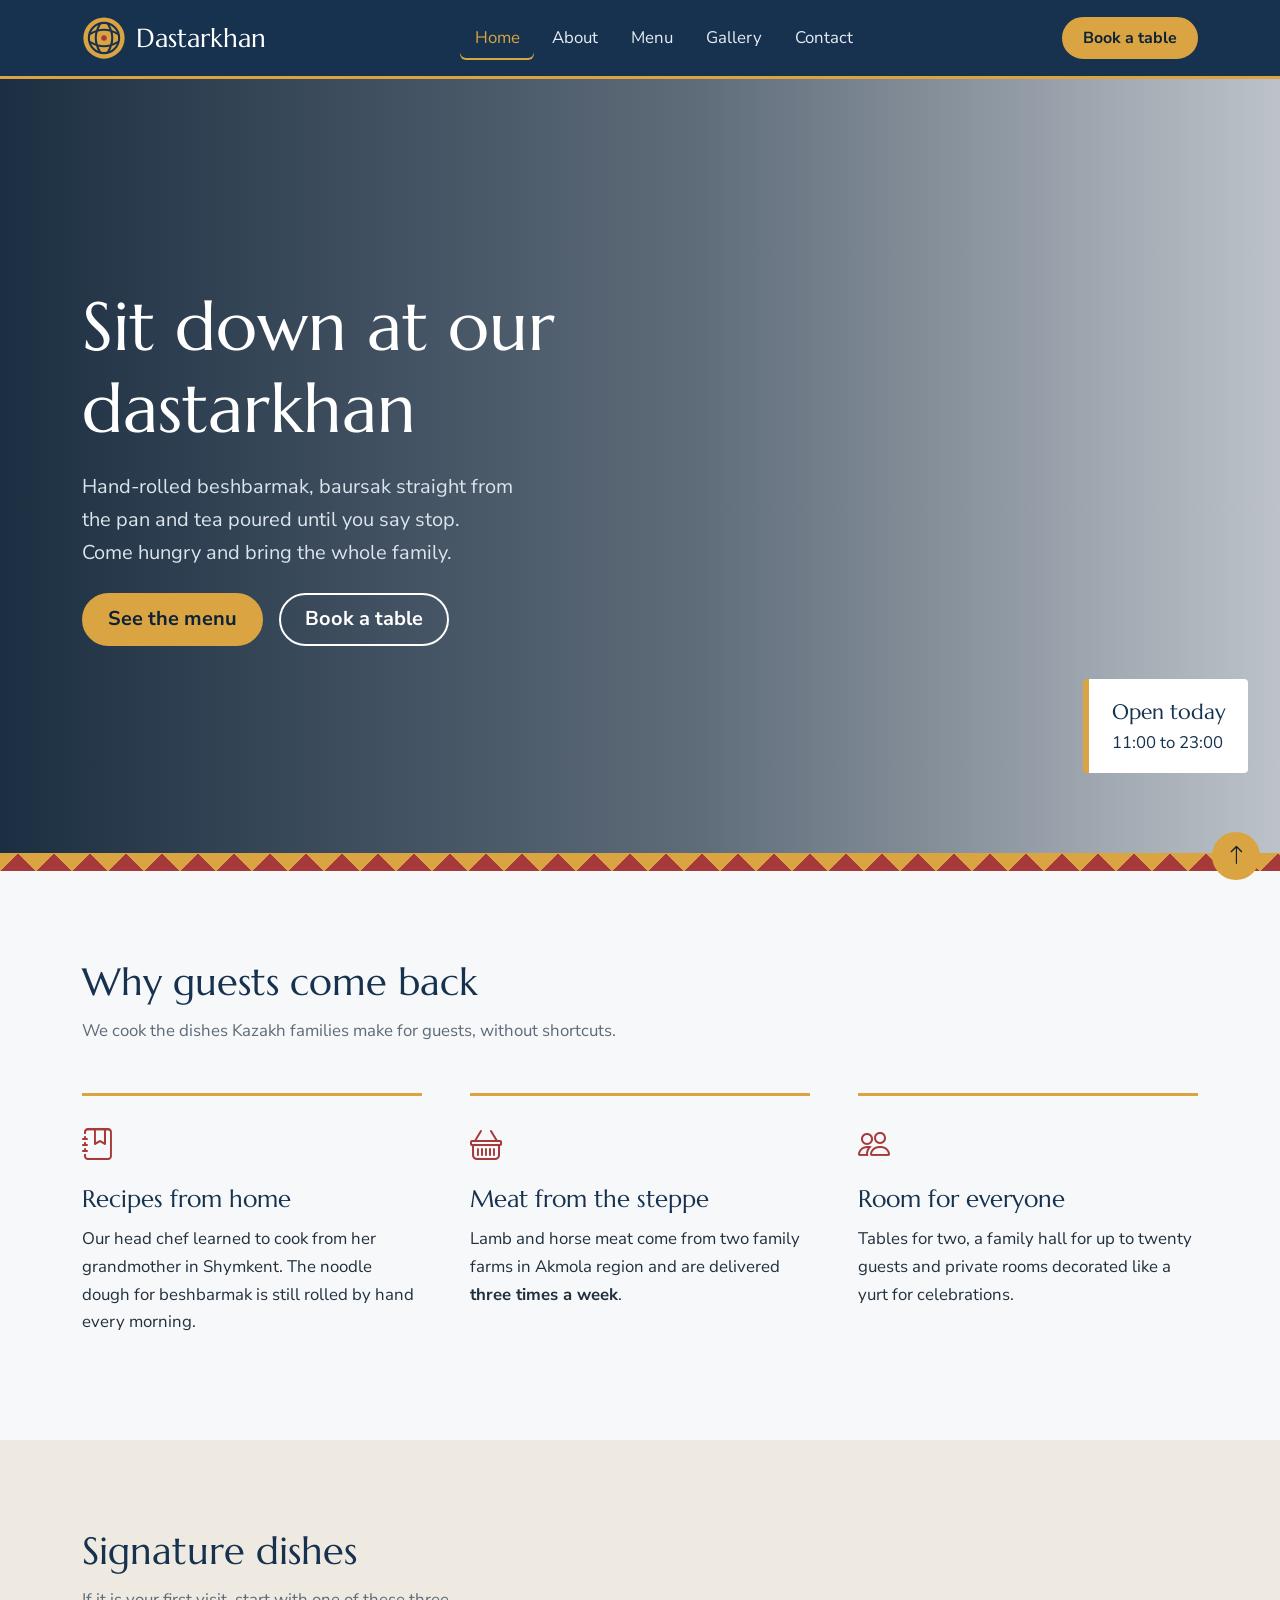
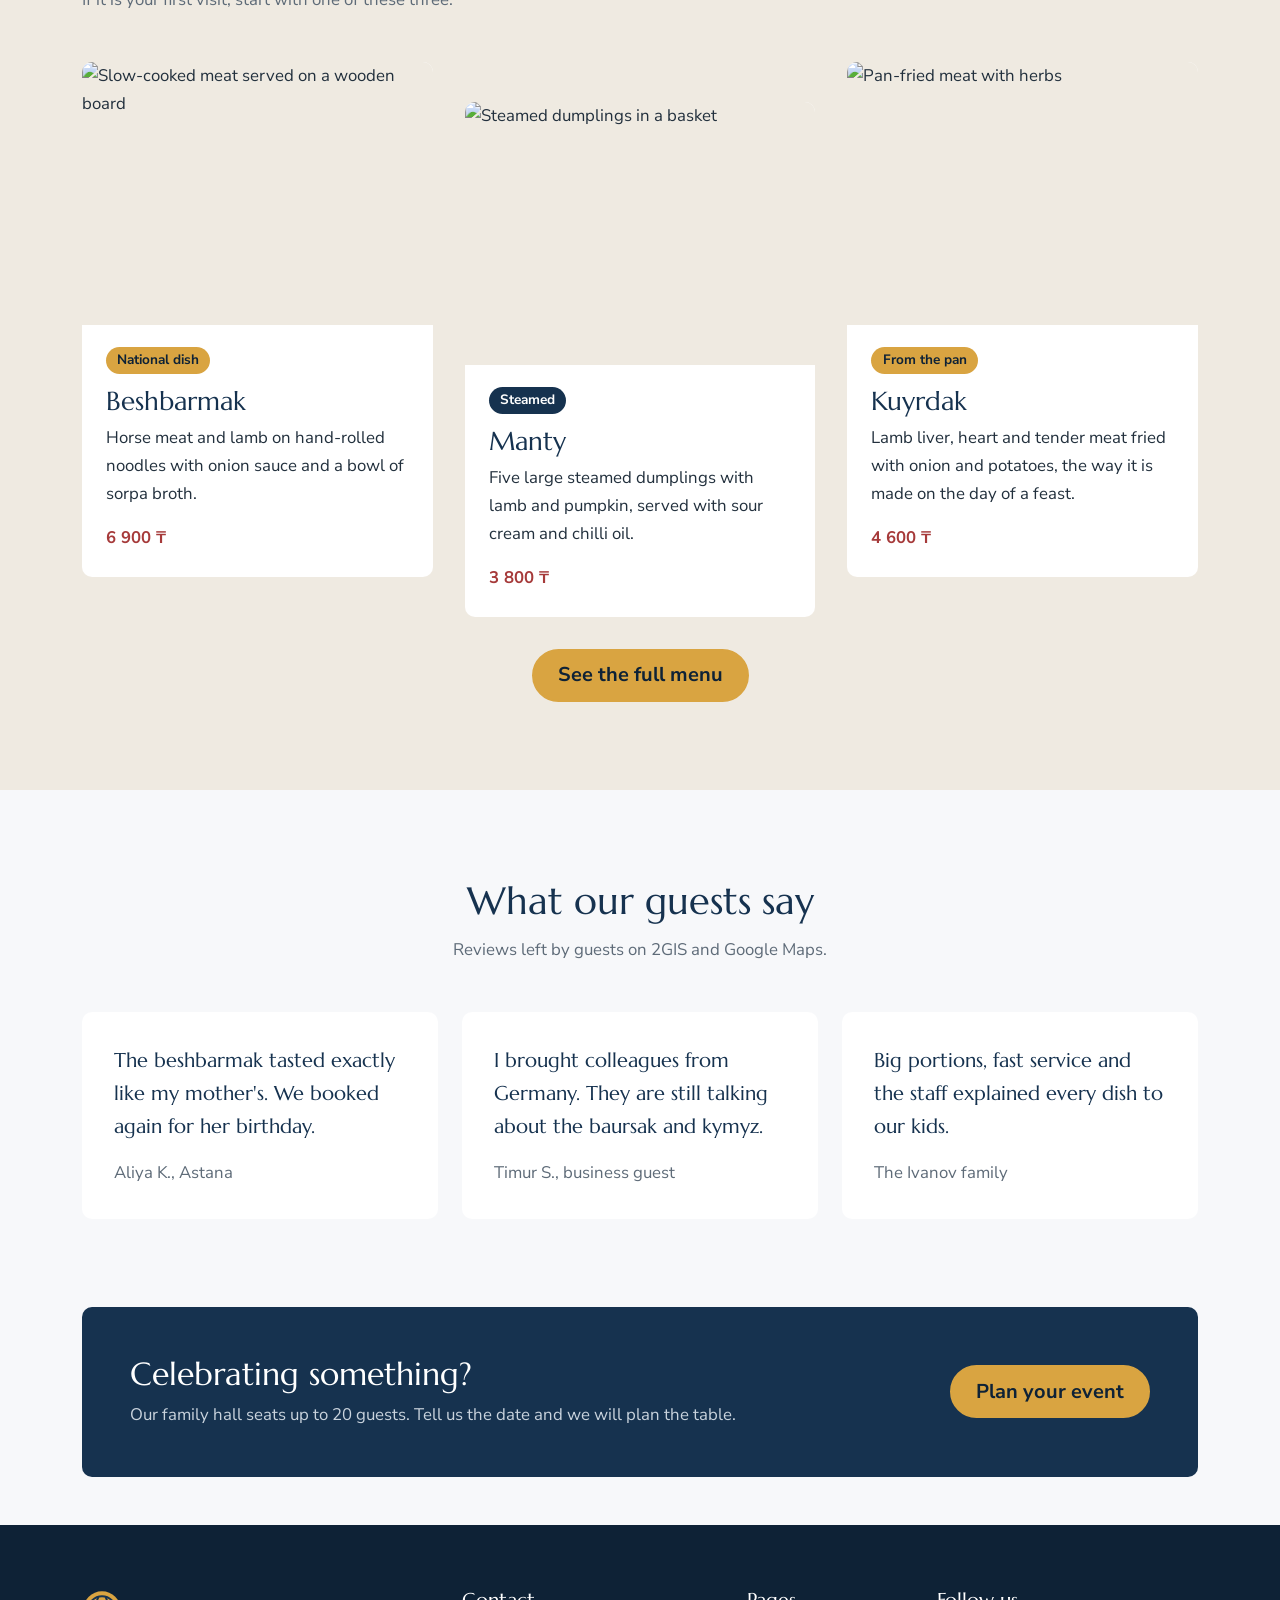
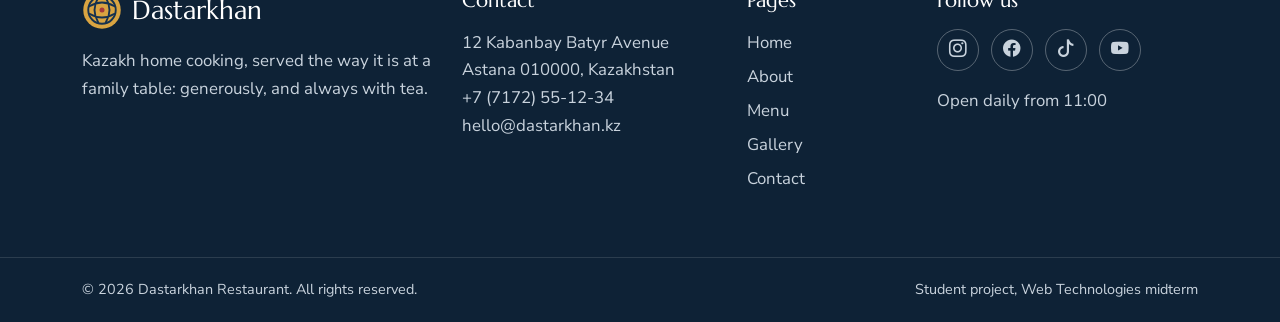
==== index.html @ f8282478 "Final commit" ====
<!DOCTYPE html>
<html lang="en">
<head>
  <meta charset="UTF-8">
  <meta name="viewport" content="width=device-width, initial-scale=1.0">
  <meta name="description" content="Dastarkhan is a Kazakh restaurant in Astana serving beshbarmak, manty and baursak.">
  <title>Home | Dastarkhan, Kazakh Restaurant in Astana</title>
  <link rel="icon" href="images/logo.svg" type="image/svg+xml">

  <link rel="preconnect" href="https://fonts.googleapis.com">
  <link rel="preconnect" href="https://fonts.gstatic.com" crossorigin>
  <link href="https://fonts.googleapis.com/css2?family=Marcellus&family=Nunito+Sans:wght@400;600;700&display=swap" rel="stylesheet">

  <link href="https://cdn.jsdelivr.net/npm/bootstrap@5.3.3/dist/css/bootstrap.min.css" rel="stylesheet">
  <link href="https://cdn.jsdelivr.net/npm/bootstrap-icons@1.11.3/font/bootstrap-icons.min.css" rel="stylesheet">

  <link href="css/style.css" rel="stylesheet">
</head>
<body>
  <header class="site-header" id="top">
    <div class="container header-inner">
      <a href="index.html" class="logo">
        <img src="images/logo.svg" alt="Dastarkhan logo" width="44" height="44">
        <span class="logo-text">Dastarkhan</span>
      </a>
      <nav class="main-nav" aria-label="Main navigation">
        <ul class="nav-list">
          <li><a href="index.html" class="menu-link active" aria-current="page">Home</a></li>
          <li><a href="about.html" class="menu-link">About</a></li>
          <li><a href="menu.html" class="menu-link">Menu</a></li>
          <li><a href="gallery.html" class="menu-link">Gallery</a></li>
          <li><a href="contact.html" class="menu-link">Contact</a></li>
        </ul>
      </nav>
      <a href="contact.html#booking" class="btn btn-gold btn-book">Book a table</a>
    </div>
  </header>

  <main>

    <section class="hero" aria-labelledby="hero-title">
      <div class="container">
        <div class="row">
          <div class="col-lg-7">
            <h1 id="hero-title">Sit down at our dastarkhan</h1>
            <p class="hero-lead">Hand-rolled beshbarmak, baursak straight from the pan and tea poured until you say stop. Come hungry and bring the whole family.</p>
            <div class="d-flex flex-wrap gap-3 mt-4">
              <a href="menu.html" class="btn btn-gold btn-lg">See the menu</a>
              <a href="contact.html#booking" class="btn btn-ghost btn-lg">Book a table</a>
            </div>
          </div>
        </div>
      </div>
      <aside class="hero-badge" aria-label="Opening hours today">
        <span class="hero-badge-title">Open today</span>
        <span>11:00 to 23:00</span>
      </aside>
    </section>

    <div class="ornament"></div>

    <section class="section" aria-labelledby="features-title">
      <div class="container">
        <h2 id="features-title" class="section-title">Why guests come back</h2>
        <p class="section-intro">We cook the dishes Kazakh families make for guests, without shortcuts.</p>
        <div class="row g-5">
          <div class="col-md-4">
            <article class="feature">
              <i class="bi bi-journal-bookmark feature-icon"></i>
              <h3>Recipes from home</h3>
              <p>Our head chef learned to cook from her grandmother in Shymkent. The noodle dough for beshbarmak is still rolled by hand every morning.</p>
            </article>
          </div>
          <div class="col-md-4">
            <article class="feature">
              <i class="bi bi-basket feature-icon"></i>
              <h3>Meat from the steppe</h3>
              <p>Lamb and horse meat come from two family farms in Akmola region and are delivered <span class="fw-bold">three times a week</span>.</p>
            </article>
          </div>
          <div class="col-md-4">
            <article class="feature">
              <i class="bi bi-people feature-icon"></i>
              <h3>Room for everyone</h3>
              <p>Tables for two, a family hall for up to twenty guests and private rooms decorated like a yurt for celebrations.</p>
            </article>
          </div>
        </div>
      </div>
    </section>

    <section class="section section-alt" id="signature" aria-labelledby="signature-title">
      <div class="container">
        <h2 id="signature-title" class="section-title">Signature dishes</h2>
        <p class="section-intro">If it is your first visit, start with one of these three.</p>
        <div class="dish-grid">
          <article class="dish-card">
            <img src="https://images.unsplash.com/photo-544025162-d76694265947?auto=format&fit=crop&w=800&q=80" alt="Slow-cooked meat served on a wooden board" loading="lazy" width="800" height="600">
            <div class="dish-card-body">
              <span class="dish-tag">National dish</span>
              <h3>Beshbarmak</h3>
              <p>Horse meat and lamb on hand-rolled noodles with onion sauce and a bowl of sorpa broth.</p>
              <p class="dish-price mb-0">6 900 &#8376;</p>
            </div>
          </article>
          <article class="dish-card">
            <img src="https://images.unsplash.com/photo-496116218417-1a781b1c416c?auto=format&fit=crop&w=800&q=80" alt="Steamed dumplings in a basket" loading="lazy" width="800" height="600">
            <div class="dish-card-body">
              <span class="dish-tag">Steamed</span>
              <h3>Manty</h3>
              <p>Five large steamed dumplings with lamb and pumpkin, served with sour cream and chilli oil.</p>
              <p class="dish-price mb-0">3 800 &#8376;</p>
            </div>
          </article>
          <article class="dish-card">
            <img src="https://images.unsplash.com/photo-600891964092-4316c288032e?auto=format&fit=crop&w=800&q=80" alt="Pan-fried meat with herbs" loading="lazy" width="800" height="600">
            <div class="dish-card-body">
              <span class="dish-tag">From the pan</span>
              <h3>Kuyrdak</h3>
              <p>Lamb liver, heart and tender meat fried with onion and potatoes, the way it is made on the day of a feast.</p>
              <p class="dish-price mb-0">4 600 &#8376;</p>
            </div>
          </article>
        </div>
        <div class="text-center mt-5 pt-4">
          <a href="menu.html" class="btn btn-gold btn-lg">See the full menu</a>
        </div>
      </div>
    </section>

    <section class="section" aria-labelledby="reviews-title">
      <div class="container">
        <h2 id="reviews-title" class="section-title text-center">What our guests say</h2>
        <p class="section-intro text-center mx-auto">Reviews left by guests on 2GIS and Google Maps.</p>
        <div class="row g-4">
          <div class="col-lg-4">
            <figure class="testimonial">
              <blockquote>The beshbarmak tasted exactly like my mother's. We booked again for her birthday.</blockquote>
              <figcaption>Aliya K., Astana</figcaption>
            </figure>
          </div>
          <div class="col-lg-4">
            <figure class="testimonial">
              <blockquote>I brought colleagues from Germany. They are still talking about the baursak and kymyz.</blockquote>
              <figcaption>Timur S., business guest</figcaption>
            </figure>
          </div>
          <div class="col-lg-4">
            <figure class="testimonial">
              <blockquote>Big portions, fast service and the staff explained every dish to our kids.</blockquote>
              <figcaption>The Ivanov family</figcaption>
            </figure>
          </div>
        </div>
      </div>
    </section>

    <section class="pb-5" aria-labelledby="cta-title">
      <div class="container">
        <div class="cta-band">
          <div>
            <h2 id="cta-title">Celebrating something?</h2>
            <p>Our family hall seats up to 20 guests. Tell us the date and we will plan the table.</p>
          </div>
          <a href="contact.html#booking" class="btn btn-gold btn-lg">Plan your event</a>
        </div>
      </div>
    </section>
  </main>

  <footer class="site-footer">
    <div class="container">
      <div class="row g-4">
        <div class="col-lg-4 col-md-6">
          <a href="index.html" class="logo mb-3">
            <img src="images/logo.svg" alt="" width="40" height="40">
            <span class="logo-text">Dastarkhan</span>
          </a>
          <p>Kazakh home cooking, served the way it is at a family table: generously, and always with tea.</p>
        </div>
        <div class="col-lg-3 col-md-6">
          <h2 class="footer-title">Contact</h2>
          <address>
            12 Kabanbay Batyr Avenue<br>
            Astana 010000, Kazakhstan<br>
            <a href="tel:+77172551234">+7 (7172) 55-12-34</a><br>
            <a href="mailto:hello@dastarkhan.kz">hello@dastarkhan.kz</a>
          </address>
        </div>
        <div class="col-lg-2 col-md-6">
          <h2 class="footer-title">Pages</h2>
          <ul class="footer-links">
            <li><a href="index.html">Home</a></li>
            <li><a href="about.html">About</a></li>
            <li><a href="menu.html">Menu</a></li>
            <li><a href="gallery.html">Gallery</a></li>
            <li><a href="contact.html">Contact</a></li>
          </ul>
        </div>
        <div class="col-lg-3 col-md-6">
          <h2 class="footer-title">Follow us</h2>
          <ul class="social-links">
            <li><a href="https://www.instagram.com/" aria-label="Instagram"><i class="bi bi-instagram"></i></a></li>
            <li><a href="https://www.facebook.com/" aria-label="Facebook"><i class="bi bi-facebook"></i></a></li>
            <li><a href="https://www.tiktok.com/" aria-label="TikTok"><i class="bi bi-tiktok"></i></a></li>
            <li><a href="https://www.youtube.com/" aria-label="YouTube"><i class="bi bi-youtube"></i></a></li>
          </ul>
          <p class="mt-3 mb-0">Open daily from 11:00</p>
        </div>
      </div>
    </div>
    <div class="footer-bottom">
      <div class="container d-flex flex-wrap justify-content-between gap-2">
        <p class="mb-0">&copy; 2026 Dastarkhan Restaurant. All rights reserved.</p>
        <p class="mb-0">Student project, Web Technologies midterm</p>
      </div>
    </div>
  </footer>

  <a href="#top" id="back-to-top" aria-label="Back to top"><i class="bi bi-arrow-up"></i></a>
</body>
</html>
---- css/style.css ----
:root {
  --color-night: #16324F;
  --color-night-dark: #0E2236;
  --color-gold: #D9A441;
  --color-gold-dark: #B9862A;
  --color-pomegranate: #A63A3A;
  --color-white: #FFFFFF;
  --color-page: #F7F8FA;
  --color-felt: #EFEAE1;
  --color-text: #22303D;
  --color-muted: #5E6B78;

  --font-display: "Marcellus", Georgia, serif;
  --font-body: "Nunito Sans", "Segoe UI", Arial, sans-serif;

  --fs-hero: 4.25rem;
  --fs-page-title: 3rem;
  --fs-h2: 2.4rem;
  --fs-body: 1.05rem;

  --section-space: 5.5rem;
  --radius: 10px;
  --header-height: 76px;
}

html {
  scroll-behavior: smooth;
}

body {
  font-family: var(--font-body);
  font-size: var(--fs-body);
  line-height: 1.65;
  color: var(--color-text);
  background-color: var(--color-page);
}

h1,
h2,
h3,
h4 {
  font-family: var(--font-display);
  font-weight: 400;
  color: var(--color-night);
  line-height: 1.2;
}

a {
  color: var(--color-pomegranate);
}

a:hover {
  color: var(--color-night);
}

img {
  max-width: 100%;
  height: auto;
  display: block;
  background-color: var(--color-felt);
}

:focus-visible {
  outline: 3px solid var(--color-gold);
  outline-offset: 3px;
}

[id] {
  scroll-margin-top: calc(var(--header-height) + 1rem);
}

.site-header {
  position: sticky;
  top: 0;
  z-index: 1000;
  background-color: var(--color-night);
  border-bottom: 3px solid var(--color-gold);
}

.header-inner {
  display: flex;              
  align-items: center;
  justify-content: space-between;
  gap: 1.5rem;
  min-height: var(--header-height);
}

.logo {
  display: flex;
  align-items: center;
  gap: 0.6rem;
  text-decoration: none;
}

.logo img {
  background-color: transparent;
}

.logo-text {
  font-family: var(--font-display);
  font-size: 1.6rem;
  color: var(--color-white);
}

.nav-list {
  display: flex;
  gap: 0.25rem;
  list-style: none;
  margin: 0;
  padding: 0;
}

.menu-link {
  display: block;
  padding: 0.5rem 0.9rem;
  border-radius: 6px;
  color: #E6ECF2;
  text-decoration: none;
  transition: color 0.2s, background-color 0.2s;
}

.menu-link:hover,
.menu-link:focus {
  color: var(--color-gold);
  background-color: rgba(255, 255, 255, 0.07);
}

.menu-link.active {
  color: var(--color-gold);
  box-shadow: inset 0 -2px 0 var(--color-gold);
}

.btn-gold {
  background-color: var(--color-gold);
  border: 2px solid var(--color-gold);
  color: var(--color-night-dark);
  font-weight: 700;
  border-radius: 999px;
  padding: 0.6rem 1.5rem;
  transition: background-color 0.2s, border-color 0.2s, color 0.2s;
}

.btn-gold:hover,
.btn-gold:focus {
  background-color: var(--color-gold-dark);
  border-color: var(--color-gold-dark);
  color: var(--color-white);
}

.btn-ghost {
  background-color: transparent;
  border: 2px solid var(--color-white);
  color: var(--color-white);
  font-weight: 700;
  border-radius: 999px;
  padding: 0.6rem 1.5rem;
}

.btn-ghost:hover,
.btn-ghost:focus {
  background-color: var(--color-white);
  color: var(--color-night);
}

.btn-book {
  padding: 0.45rem 1.2rem;
}

.hero {
  position: relative;         
  min-height: 86vh;
  display: flex;
  align-items: center;
  padding: 5rem 0;
  color: var(--color-white);
  background-image:
    linear-gradient(90deg, rgba(14, 34, 54, 0.94) 0%, rgba(14, 34, 54, 0.65) 55%, rgba(14, 34, 54, 0.25) 100%),
    url("https://images.unsplash.com/photo-1414235077428-338989a2e8c0?auto=format&fit=crop&w=1600&q=80");
  background-size: cover;
  background-position: center;
}

.hero h1 {
  font-size: var(--fs-hero);
  color: var(--color-white);
  margin-bottom: 1.25rem;
}

.hero-lead {
  font-size: 1.25rem;
  max-width: 36ch;
  color: #DCE4EC;
}

.hero-badge {
  position: absolute;         
  right: 2rem;
  bottom: 5rem;
  display: flex;
  flex-direction: column;
  padding: 1rem 1.4rem;
  background-color: var(--color-white);
  color: var(--color-night);
  border-left: 6px solid var(--color-gold);
  border-radius: 4px;
}

.hero-badge-title {
  font-family: var(--font-display);
  font-size: 1.3rem;
}

.ornament {
  height: 18px;
  background-color: var(--color-pomegranate);
  background-image:
    linear-gradient(135deg, var(--color-gold) 25%, transparent 25%),
    linear-gradient(225deg, var(--color-gold) 25%, transparent 25%);
  background-size: 36px 36px;
}

.page-hero {
  position: relative;
  padding: 6rem 0 4.5rem;
  background-color: var(--color-night);
  background-size: cover;
  background-position: center;
  color: var(--color-white);
}

.page-hero::before {
  content: "";
  position: absolute;
  inset: 0;
  background-color: rgba(14, 34, 54, 0.75);
}

.page-hero .container {
  position: relative;         
}

.page-hero h1 {
  font-size: var(--fs-page-title);
  color: var(--color-white);
}

.page-hero p {
  max-width: 55ch;
  font-size: 1.15rem;
  color: #DCE4EC;
  margin-bottom: 0;
}

.page-hero-about {
  background-image: url("https://images.unsplash.com/photo-1555396273-367ea4eb4db5?auto=format&fit=crop&w=1600&q=80");
}

.page-hero-menu {
  background-image: url("https://images.unsplash.com/photo-1504674900247-0877df9cc836?auto=format&fit=crop&w=1600&q=80");
}

.page-hero-gallery {
  background-image: url("https://images.unsplash.com/photo-1517248135467-4c7edcad34c4?auto=format&fit=crop&w=1600&q=80");
}

.page-hero-contact {
  background-image: url("https://images.unsplash.com/photo-1559339352-11d035aa65de?auto=format&fit=crop&w=1600&q=80");
}

.section {
  padding: var(--section-space) 0;
}

.section-alt {
  background-color: var(--color-felt);
}

.section-title {
  font-size: var(--fs-h2);
  margin-bottom: 0.75rem;
}

.section-intro {
  max-width: 60ch;
  color: var(--color-muted);
  margin-bottom: 3rem;
}

.text-center .section-intro {
  margin-left: auto;
  margin-right: auto;
}

.feature {
  height: 100%;
  padding-top: 1.5rem;
  border-top: 3px solid var(--color-gold);
}

.feature-icon {
  font-size: 2rem;
  color: var(--color-pomegranate);
}

.feature h3 {
  font-size: 1.5rem;
  margin: 0.75rem 0;
}

.dish-grid {
  display: grid;
  grid-template-columns: repeat(3, 1fr);
  gap: 2rem;
}

.dish-card {
  display: flex;
  flex-direction: column;
  background-color: var(--color-white);
  border-radius: var(--radius);
  overflow: hidden;
}

.dish-card img {
  width: 100%;
  aspect-ratio: 4 / 3;
  object-fit: cover;
}

.dish-card-body {
  padding: 1.25rem 1.5rem 1.6rem;
}

.dish-card h3 {
  font-size: 1.6rem;
  margin-bottom: 0.5rem;
}

.dish-price {
  font-weight: 700;
  color: var(--color-pomegranate);
}

.dish-card:nth-child(2) {
  transform: translateY(2.5rem);
}

.dish-card:nth-child(odd) .dish-tag {
  background-color: var(--color-gold);
  color: var(--color-night-dark);
}

.dish-card:nth-child(even) .dish-tag {
  background-color: var(--color-night);
  color: var(--color-white);
}

.dish-tag {
  display: inline-block;
  font-size: 0.85rem;
  font-weight: 700;
  padding: 0.15rem 0.7rem;
  border-radius: 999px;
  margin-bottom: 0.75rem;
}

.testimonial {
  height: 100%;
  margin: 0;
  padding: 2rem;
  background-color: var(--color-white);
  border-radius: var(--radius);
}

.testimonial blockquote {
  font-family: var(--font-display);
  font-size: 1.25rem;
  color: var(--color-night);
}

.testimonial figcaption {
  color: var(--color-muted);
}

.cta-band {
  display: flex;
  align-items: center;
  justify-content: space-between;
  gap: 2rem;
  padding: 3rem;
  border-radius: var(--radius);
  background-color: var(--color-night);
  color: var(--color-white);
}

.cta-band h2 {
  color: var(--color-white);
  font-size: 2rem;
}

.cta-band p {
  color: #C9D3DD;
  margin-bottom: 0;
}

.story-image {
  width: 100%;
  border-radius: var(--radius);
  object-fit: cover;
  aspect-ratio: 4 / 3;
}

.timeline {
  list-style: none;
  margin: 0;
  padding: 0 0 0 2rem;
  border-left: 3px solid var(--color-gold);
}

.timeline li {
  position: relative;
  padding-bottom: 2rem;
}

.timeline li::before {
  content: "";
  position: absolute;
  left: calc(-2rem - 9px);
  top: 0.35rem;
  width: 15px;
  height: 15px;
  border-radius: 50%;
  background-color: var(--color-pomegranate);
  border: 3px solid var(--color-felt);
}

.timeline-year {
  display: block;
  font-family: var(--font-display);
  font-size: 1.5rem;
  color: var(--color-night);
}

.timeline li:nth-child(even) .timeline-year {
  color: var(--color-pomegranate);
}

.team-grid {
  display: grid;
  grid-template-columns: repeat(4, 1fr);
  gap: 2rem;
}

.team-member {
  text-align: center;
}

.avatar {
  display: inline-flex;
  align-items: center;
  justify-content: center;
  width: 110px;
  height: 110px;
  margin-bottom: 1rem;
  border-radius: 50%;
  font-family: var(--font-display);
  font-size: 2.2rem;
  color: var(--color-white);
  background-color: var(--color-night);
}

.team-member:nth-child(2) .avatar {
  background-color: var(--color-pomegranate);
}

.team-member:nth-child(3) .avatar {
  background-color: var(--color-gold-dark);
}

.team-member h3 {
  font-size: 1.35rem;
  margin-bottom: 0.25rem;
}

.team-role {
  color: var(--color-muted);
}

.values-list {
  list-style: none;
  padding: 0;
}

.values-list li {
  display: flex;
  gap: 0.75rem;
  margin-bottom: 1rem;
}

.values-list .bi {
  color: var(--color-gold-dark);
  font-size: 1.3rem;
}

.menu-categories {
  display: flex;
  flex-wrap: wrap;
  justify-content: center;
  gap: 0.75rem;
  list-style: none;
  padding: 0;
  margin: 0 0 3.5rem;
}

.menu-categories a {
  display: block;
  padding: 0.5rem 1.25rem;
  border: 2px solid var(--color-night);
  border-radius: 999px;
  color: var(--color-night);
  font-weight: 700;
  text-decoration: none;
}

.menu-categories a:hover,
.menu-categories a:focus {
  background-color: var(--color-night);
  color: var(--color-white);
}

.menu-block {
  margin-bottom: 3.5rem;
}

.menu-block h2 {
  font-size: 2rem;
}

.menu-table {
  margin-bottom: 0;
  background-color: var(--color-white);
}

.menu-table caption {
  caption-side: top;
  color: var(--color-muted);
}

.menu-table thead th {
  background-color: var(--color-night);
  color: var(--color-white);
  font-weight: 600;
}

.menu-table tbody tr:nth-child(even) td {
  background-color: #F5F1EA;
}

.menu-table tbody tr:hover td {
  background-color: #FBEFD6;
}

.dish-name {
  font-weight: 700;
  color: var(--color-night);
}

.price {
  white-space: nowrap;
  font-weight: 700;
  text-align: right;
}

.set-card {
  position: relative;         
  height: 100%;
  padding: 2.25rem 2rem;
  background-color: var(--color-white);
  border-radius: var(--radius);
  border: 2px solid transparent;
}

.set-card-featured {
  border-color: var(--color-gold);
}

.ribbon {
  position: absolute;
  top: -0.9rem;
  left: 2rem;
  padding: 0.2rem 0.9rem;
  border-radius: 999px;
  background-color: var(--color-pomegranate);
  color: var(--color-white);
  font-size: 0.85rem;
  font-weight: 700;
}

.set-card h3 {
  font-size: 1.6rem;
}

.set-price {
  font-family: var(--font-display);
  font-size: 2.2rem;
  color: var(--color-pomegranate);
}

.set-price span {
  font-family: var(--font-body);
  font-size: 1rem;
  color: var(--color-muted);
}

.set-card ul {
  padding-left: 1.1rem;
}

.gallery-grid {
  display: grid;
  grid-template-columns: repeat(4, 1fr);
  grid-auto-rows: 220px;
  gap: 1rem;
}

.gallery-item {
  position: relative;
  margin: 0;
  overflow: hidden;
  border-radius: var(--radius);
}

.gallery-item img {
  width: 100%;
  height: 100%;
  object-fit: cover;
  transition: transform 0.4s ease;
}

.gallery-item:hover img {
  transform: scale(1.06);
}

.gallery-item figcaption {
  position: absolute;
  left: 0;
  right: 0;
  bottom: 0;
  padding: 1.5rem 1rem 0.75rem;
  color: var(--color-white);
  background-image: linear-gradient(transparent, rgba(14, 34, 54, 0.9));
}

.gallery-item:nth-child(1) {
  grid-column: span 2;
  grid-row: span 2;
}

.gallery-item:nth-child(6),
.gallery-item:nth-child(9),
.gallery-item:nth-child(10) {
  grid-column: span 2;
}

#booking {
  padding: 2.5rem;
  background-color: var(--color-white);
  border-radius: var(--radius);
  border-top: 6px solid var(--color-gold);
}

#booking h2 {
  font-size: 2rem;
}

.form-label {
  font-weight: 600;
}

.form-control:focus,
.form-select:focus,
.form-check-input:focus {
  border-color: var(--color-gold);
  box-shadow: 0 0 0 0.2rem rgba(217, 164, 65, 0.35);
}

.form-check-input:checked {
  background-color: var(--color-night);
  border-color: var(--color-night);
}

.required {
  color: var(--color-pomegranate);
}

.contact-info h2 {
  font-size: 1.8rem;
}

.contact-info address a {
  text-decoration: none;
}

.hours-table th {
  font-weight: 600;
}

.hours-table tbody tr:nth-child(odd) th,
.hours-table tbody tr:nth-child(odd) td {
  background-color: var(--color-felt);
}

.map-frame {
  width: 100%;
  height: 300px;
  border: 0;
  border-radius: var(--radius);
}

.thanks {
  min-height: 60vh;
  display: flex;
  align-items: center;
}

.thanks-icon {
  font-size: 4rem;
  color: var(--color-gold-dark);
}

.site-footer {
  padding-top: 4rem;
  background-color: var(--color-night-dark);
  color: #C9D3DD;
}

.site-footer a {
  color: #C9D3DD;
  text-decoration: none;
}

.site-footer a:hover,
.site-footer a:focus {
  color: var(--color-gold);
}

.footer-title {
  font-size: 1.25rem;
  color: var(--color-white);
  margin-bottom: 1rem;
}

.footer-links {
  list-style: none;
  padding: 0;
}

.footer-links li {
  margin-bottom: 0.4rem;
}

.social-links {
  display: flex;
  gap: 0.75rem;
  list-style: none;
  padding: 0;
  margin: 0;
}

.social-links a {
  display: inline-flex;
  align-items: center;
  justify-content: center;
  width: 42px;
  height: 42px;
  border: 1px solid rgba(255, 255, 255, 0.3);
  border-radius: 50%;
  font-size: 1.1rem;
}

.site-footer .social-links a:hover,
.site-footer .social-links a:focus {
  background-color: var(--color-gold);
  border-color: var(--color-gold);
  color: var(--color-night-dark);
}

.footer-bottom {
  margin-top: 3rem;
  padding: 1.25rem 0;
  border-top: 1px solid rgba(255, 255, 255, 0.12);
  font-size: 0.9rem;
}

#back-to-top {
  position: fixed;            
  right: 1.25rem;
  bottom: 1.25rem;
  z-index: 900;
  display: flex;
  align-items: center;
  justify-content: center;
  width: 48px;
  height: 48px;
  border-radius: 50%;
  background-color: var(--color-gold);
  color: var(--color-night-dark);
  font-size: 1.3rem;
  text-decoration: none;
}

#back-to-top:hover,
#back-to-top:focus {
  background-color: var(--color-night);
  color: var(--color-white);
}

@media (max-width: 991.98px) {
  :root {
    --fs-hero: 3.2rem;
    --fs-page-title: 2.5rem;
    --fs-h2: 2rem;
    --section-space: 4rem;
  }

  
  .header-inner {
    flex-wrap: wrap;
    justify-content: center;
    padding: 0.75rem 0;
  }

  .main-nav {
    order: 3;
    width: 100%;
  }

  .nav-list {
    justify-content: center;
  }

  .hero {
    min-height: 70vh;
  }

  .dish-grid {
    grid-template-columns: repeat(2, 1fr);
  }

  .dish-card:nth-child(2) {
    transform: none;
  }

  .team-grid {
    grid-template-columns: repeat(2, 1fr);
  }

  .gallery-grid {
    grid-template-columns: repeat(2, 1fr);
  }

  .cta-band {
    flex-direction: column;
    align-items: flex-start;
  }
}

@media (max-width: 575.98px) {
  :root {
    --fs-hero: 2.4rem;
    --fs-page-title: 2rem;
    --fs-h2: 1.7rem;
    --fs-body: 1rem;
    --section-space: 3rem;
  }

  
  .site-header {
    position: static;
  }

  .header-inner {
    flex-direction: column;
    gap: 0.5rem;
  }

  .nav-list {
    flex-wrap: wrap;
  }

  .menu-link {
    padding: 0.4rem 0.6rem;
  }

  [id] {
    scroll-margin-top: 1rem;
  }

  .hero {
    min-height: auto;
    padding: 4rem 0 2rem;
    flex-direction: column;
    align-items: stretch;
  }

  .hero-lead {
    font-size: 1.1rem;
  }

  
  .hero-badge {
    position: static;
    margin: 2rem 0.75rem 0;
  }

  .page-hero {
    padding: 4rem 0 3rem;
  }

  .dish-grid,
  .team-grid {
    grid-template-columns: 1fr;
  }

  .gallery-grid {
    grid-template-columns: 1fr;
    grid-auto-rows: 240px;
  }

  .gallery-item:nth-child(1),
  .gallery-item:nth-child(6),
  .gallery-item:nth-child(9),
  .gallery-item:nth-child(10) {
    grid-column: auto;
    grid-row: auto;
  }

  #booking {
    padding: 1.5rem;
  }

  .cta-band {
    padding: 2rem 1.5rem;
    text-align: center;
    align-items: center;
  }
}

@media (prefers-reduced-motion: reduce) {
  html {
    scroll-behavior: auto;
  }

  * {
    transition: none !important;
  }
}
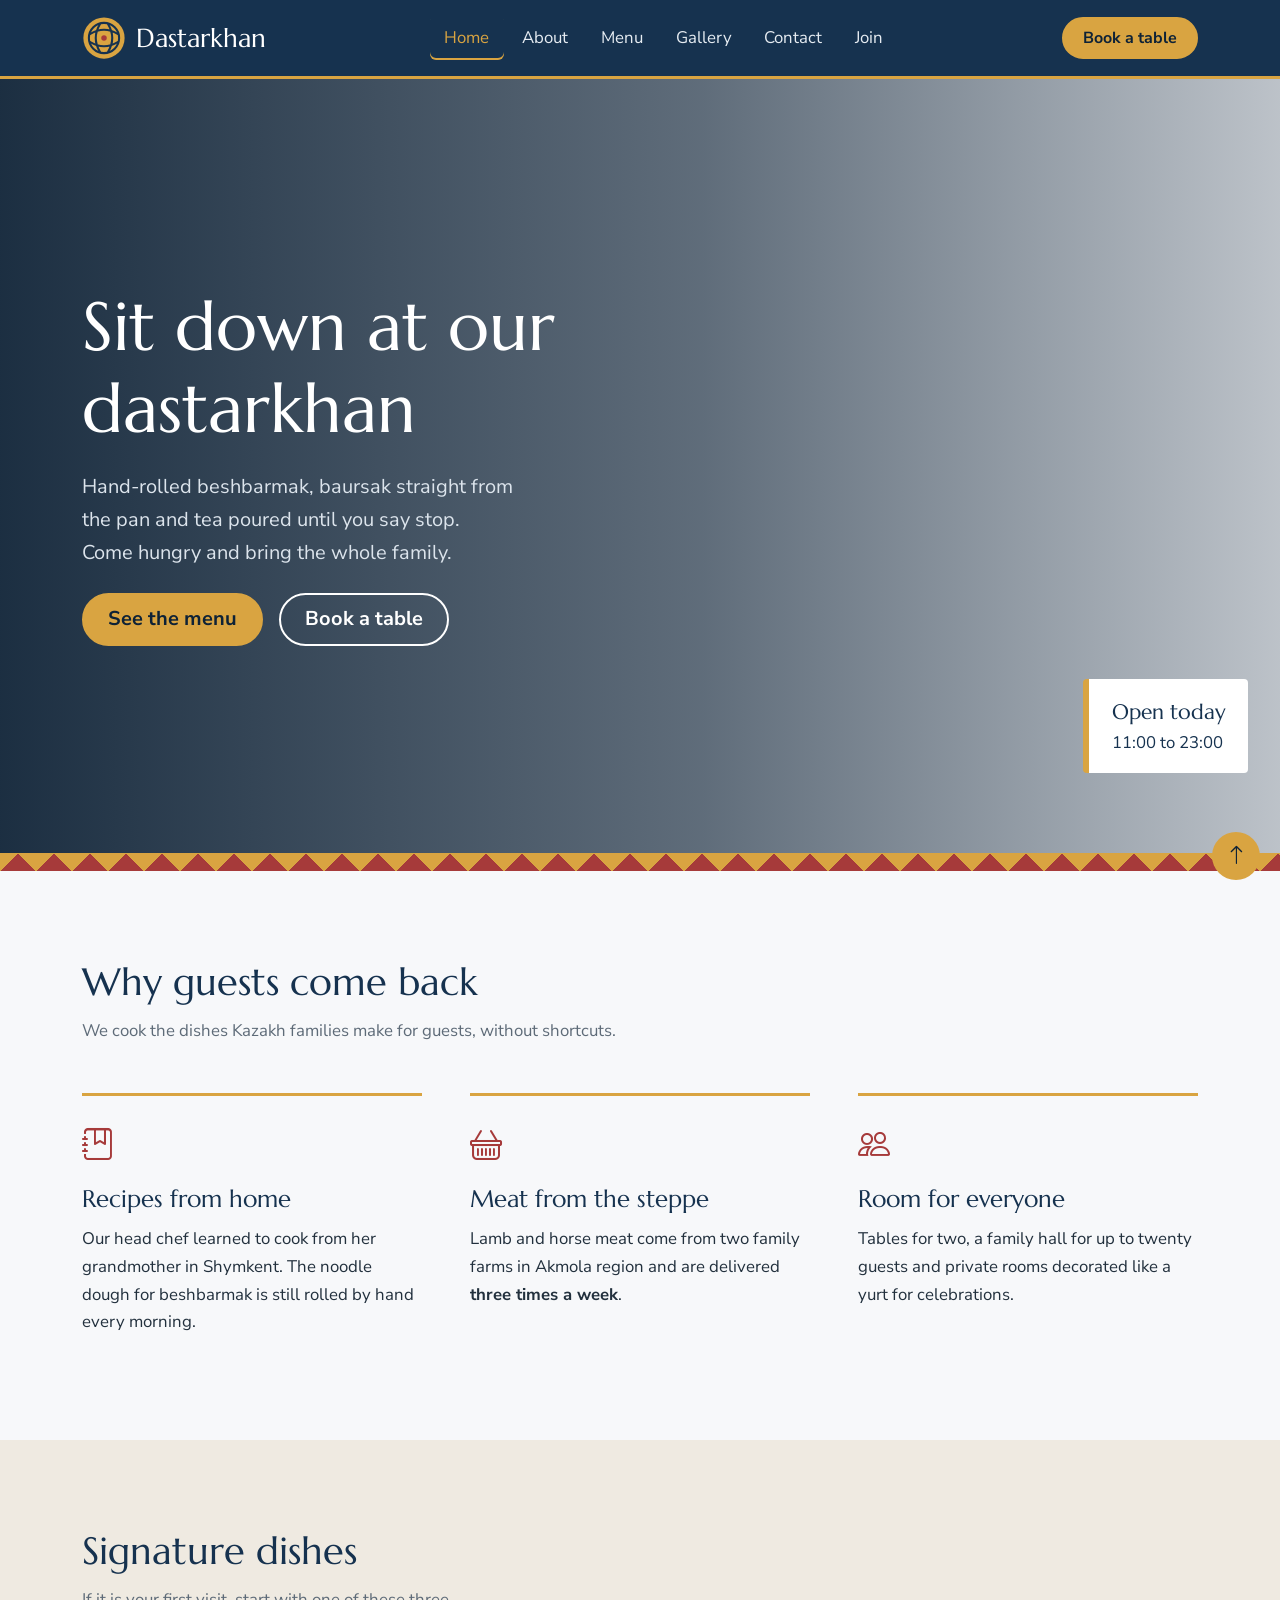
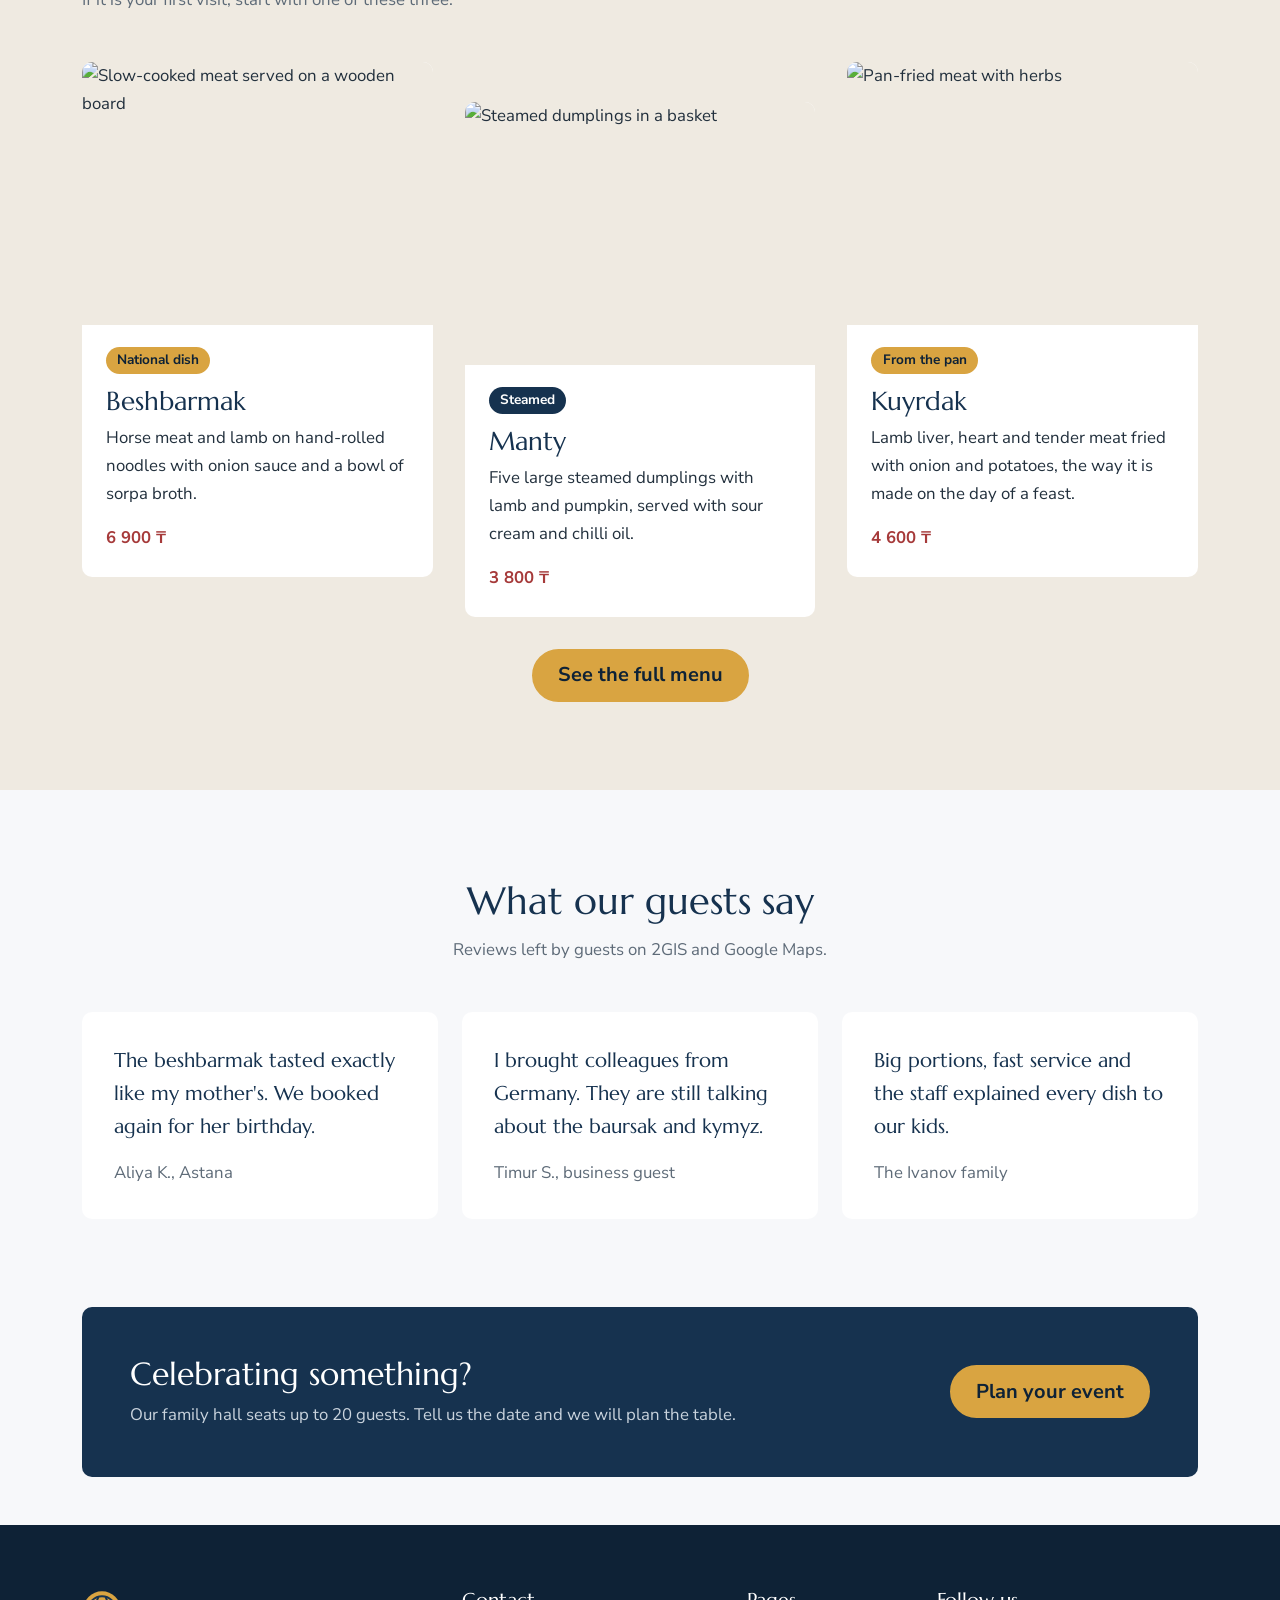
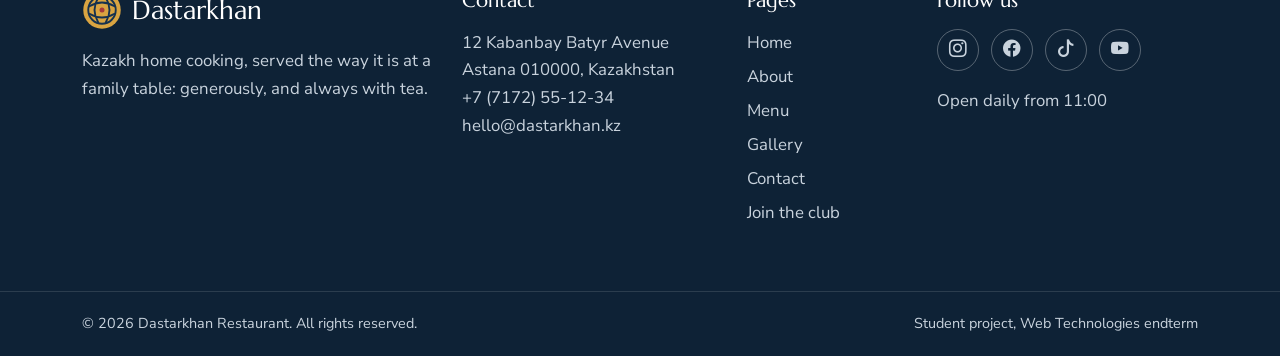
==== commit 0ba9a7e8: "Endterm: form validation, menu search and filter, CRUD table, gallery lightbox" ====
--- a/index.html
+++ b/index.html
@@ -30,6 +30,7 @@
           <li><a href="menu.html" class="menu-link">Menu</a></li>
           <li><a href="gallery.html" class="menu-link">Gallery</a></li>
           <li><a href="contact.html" class="menu-link">Contact</a></li>
+          <li><a href="register.html" class="menu-link">Join</a></li>
         </ul>
       </nav>
       <a href="contact.html#booking" class="btn btn-gold btn-book">Book a table</a>
@@ -63,7 +64,7 @@
       <div class="container">
         <h2 id="features-title" class="section-title">Why guests come back</h2>
         <p class="section-intro">We cook the dishes Kazakh families make for guests, without shortcuts.</p>
-        <div class="row g-5">
+        <div class="row g-4 g-lg-5">
           <div class="col-md-4">
             <article class="feature">
               <i class="bi bi-journal-bookmark feature-icon"></i>
@@ -95,7 +96,7 @@
         <p class="section-intro">If it is your first visit, start with one of these three.</p>
         <div class="dish-grid">
           <article class="dish-card">
-            <img src="https://images.unsplash.com/photo-544025162-d76694265947?auto=format&fit=crop&w=800&q=80" alt="Slow-cooked meat served on a wooden board" loading="lazy" width="800" height="600">
+            <img src="https://images.unsplash.com/photo-1544025162-d76694265947?auto=format&fit=crop&w=800&q=80" alt="Slow-cooked meat served on a wooden board" loading="lazy" width="800" height="600">
             <div class="dish-card-body">
               <span class="dish-tag">National dish</span>
               <h3>Beshbarmak</h3>
@@ -104,7 +105,7 @@
             </div>
           </article>
           <article class="dish-card">
-            <img src="https://images.unsplash.com/photo-496116218417-1a781b1c416c?auto=format&fit=crop&w=800&q=80" alt="Steamed dumplings in a basket" loading="lazy" width="800" height="600">
+            <img src="https://images.unsplash.com/photo-1496116218417-1a781b1c416c?auto=format&fit=crop&w=800&q=80" alt="Steamed dumplings in a basket" loading="lazy" width="800" height="600">
             <div class="dish-card-body">
               <span class="dish-tag">Steamed</span>
               <h3>Manty</h3>
@@ -113,7 +114,7 @@
             </div>
           </article>
           <article class="dish-card">
-            <img src="https://images.unsplash.com/photo-600891964092-4316c288032e?auto=format&fit=crop&w=800&q=80" alt="Pan-fried meat with herbs" loading="lazy" width="800" height="600">
+            <img src="https://images.unsplash.com/photo-1600891964092-4316c288032e?auto=format&fit=crop&w=800&q=80" alt="Pan-fried meat with herbs" loading="lazy" width="800" height="600">
             <div class="dish-card-body">
               <span class="dish-tag">From the pan</span>
               <h3>Kuyrdak</h3>
@@ -195,6 +196,7 @@
             <li><a href="menu.html">Menu</a></li>
             <li><a href="gallery.html">Gallery</a></li>
             <li><a href="contact.html">Contact</a></li>
+            <li><a href="register.html">Join the club</a></li>
           </ul>
         </div>
         <div class="col-lg-3 col-md-6">
@@ -212,11 +214,14 @@
     <div class="footer-bottom">
       <div class="container d-flex flex-wrap justify-content-between gap-2">
         <p class="mb-0">&copy; 2026 Dastarkhan Restaurant. All rights reserved.</p>
-        <p class="mb-0">Student project, Web Technologies midterm</p>
+        <p class="mb-0">Student project, Web Technologies endterm</p>
       </div>
     </div>
   </footer>
 
   <a href="#top" id="back-to-top" aria-label="Back to top"><i class="bi bi-arrow-up"></i></a>
+  <script src="https://code.jquery.com/jquery-3.7.1.min.js"></script>
+  <script src="https://cdn.jsdelivr.net/npm/bootstrap@5.3.3/dist/js/bootstrap.bundle.min.js"></script>
+  <script src="js/script.js"></script>
 </body>
 </html>
--- a/css/style.css
+++ b/css/style.css
@@ -816,6 +816,235 @@
   color: var(--color-white);
 }
 
+/* =========================================================
+   ENDTERM: styles for the JavaScript / jQuery features
+   ========================================================= */
+
+/* ---------- Menu search and filter ---------- */
+.menu-tools {
+  max-width: 820px;
+  margin: 0 auto 3rem;
+}
+
+.menu-search {
+  margin-bottom: 1.5rem;
+}
+
+.menu-search .input-group-text {
+  background-color: var(--color-white);
+  color: var(--color-night);
+}
+
+.menu-search .form-control:focus {
+  border-color: var(--color-gold);
+  box-shadow: 0 0 0 0.2rem rgba(217, 164, 65, 0.3);
+}
+
+.menu-tools .menu-categories {
+  margin-bottom: 1rem;
+}
+
+.filter-btn {
+  display: block;
+  padding: 0.5rem 1.25rem;
+  border: 2px solid var(--color-night);
+  border-radius: 999px;
+  background-color: transparent;
+  color: var(--color-night);
+  font-weight: 700;
+  transition: background-color 0.2s, color 0.2s;
+}
+
+.filter-btn:hover,
+.filter-btn:focus-visible {
+  background-color: var(--color-night);
+  color: var(--color-white);
+}
+
+.filter-btn.active {
+  background-color: var(--color-gold);
+  border-color: var(--color-gold);
+  color: var(--color-night-dark);
+}
+
+/* ---------- Registration form ---------- */
+.page-hero-register {
+  background-image: url("https://images.unsplash.com/photo-1476224203421-9ac39bcb3327?auto=format&fit=crop&w=1600&q=80");
+}
+
+.form-card {
+  padding: 2.5rem;
+  background-color: var(--color-white);
+  border-radius: var(--radius);
+  border-top: 6px solid var(--color-gold);
+  box-shadow: 0 10px 30px rgba(22, 50, 79, 0.08);
+}
+
+.field-wrap {
+  position: relative;
+}
+
+.field-wrap .form-control {
+  padding-right: 2.75rem;
+  background-image: none;          /* hide Bootstrap's own icon, we use ours */
+}
+
+.field-icon {
+  padding: 0;
+  border: 0;
+  background: none;
+  color: var(--color-muted);
+}
+
+.field-msg {
+  min-height: 1.4rem;
+  margin-top: 0.3rem;
+  font-size: 0.9rem;
+}
+
+.strength {
+  display: flex;
+  align-items: center;
+  gap: 0.75rem;
+  margin-top: 0.6rem;
+}
+
+.strength-bar {
+  flex: 1;
+  height: 8px;
+}
+
+.strength-bar .progress-bar {
+  width: 0;
+}
+
+.strength-text {
+  min-width: 8.5rem;
+  font-size: 0.9rem;
+  font-weight: 700;
+  color: var(--color-muted);
+}
+
+.strength-1 { color: #B02A37; }
+.strength-2 { color: #997404; }
+.strength-3 { color: #146C43; }
+
+/* ---------- Reservation manager (CRUD) ---------- */
+.crud-wrap {
+  background-color: var(--color-white);
+  border-radius: var(--radius);
+  box-shadow: 0 10px 30px rgba(22, 50, 79, 0.08);
+}
+
+.crud-table caption {
+  caption-side: top;
+  padding: 1rem 1rem 0.5rem;
+  font-weight: 700;
+  color: var(--color-night);
+}
+
+.crud-table thead th {
+  background-color: var(--color-night);
+  color: var(--color-white);
+  white-space: nowrap;
+}
+
+.crud-table tbody tr:nth-child(even) td {
+  background-color: var(--color-page);
+}
+
+.seating-badge {
+  background-color: var(--color-felt);
+  color: var(--color-night);
+  font-weight: 600;
+}
+
+.modal-content {
+  border-radius: var(--radius);
+  border-top: 6px solid var(--color-gold);
+}
+
+/* ---------- Gallery lightbox ---------- */
+.gallery-item img {
+  cursor: zoom-in;
+}
+
+.lightbox {
+  position: fixed;
+  inset: 0;
+  z-index: 2000;
+  display: flex;
+  align-items: center;
+  justify-content: center;
+  padding: 2rem 5rem;
+  background-color: rgba(14, 34, 54, 0.94);
+}
+
+.lightbox[hidden] {
+  display: none;
+}
+
+.lightbox-figure {
+  position: relative;
+  margin: 0;
+  max-width: 1100px;
+  text-align: center;
+}
+
+.lightbox-figure img {
+  position: relative;          /* needed for the slide animation */
+  max-width: 100%;
+  max-height: 78vh;
+  margin: 0 auto;
+  border-radius: var(--radius);
+  box-shadow: 0 20px 50px rgba(0, 0, 0, 0.5);
+}
+
+.lightbox-figure figcaption {
+  margin-top: 1rem;
+  font-family: var(--font-display);
+  font-size: 1.3rem;
+  color: var(--color-white);
+}
+
+.lightbox-btn {
+  position: absolute;
+  display: flex;
+  align-items: center;
+  justify-content: center;
+  width: 52px;
+  height: 52px;
+  border: 0;
+  border-radius: 50%;
+  background-color: rgba(255, 255, 255, 0.12);
+  color: var(--color-white);
+  font-size: 1.5rem;
+  transition: background-color 0.2s, color 0.2s;
+}
+
+.lightbox-btn:hover,
+.lightbox-btn:focus-visible {
+  background-color: var(--color-gold);
+  color: var(--color-night-dark);
+}
+
+.lightbox-close {
+  top: 1.25rem;
+  right: 1.25rem;
+}
+
+.lightbox-prev {
+  left: 1.25rem;
+  top: 50%;
+  transform: translateY(-50%);
+}
+
+.lightbox-next {
+  right: 1.25rem;
+  top: 50%;
+  transform: translateY(-50%);
+}
+
 @media (max-width: 991.98px) {
   :root {
     --fs-hero: 3.2rem;
@@ -940,6 +1169,33 @@
     padding: 1.5rem;
   }
 
+  .form-card {
+    padding: 1.5rem;
+  }
+
+  .lightbox {
+    padding: 4.5rem 0.75rem;
+  }
+
+  .lightbox-prev,
+  .lightbox-next {
+    top: auto;
+    bottom: 1rem;
+    transform: none;
+  }
+
+  .lightbox-prev {
+    left: calc(50% - 64px);
+  }
+
+  .lightbox-next {
+    right: calc(50% - 64px);
+  }
+
+  .strength {
+    flex-wrap: wrap;
+  }
+
   .cta-band {
     padding: 2rem 1.5rem;
     text-align: center;
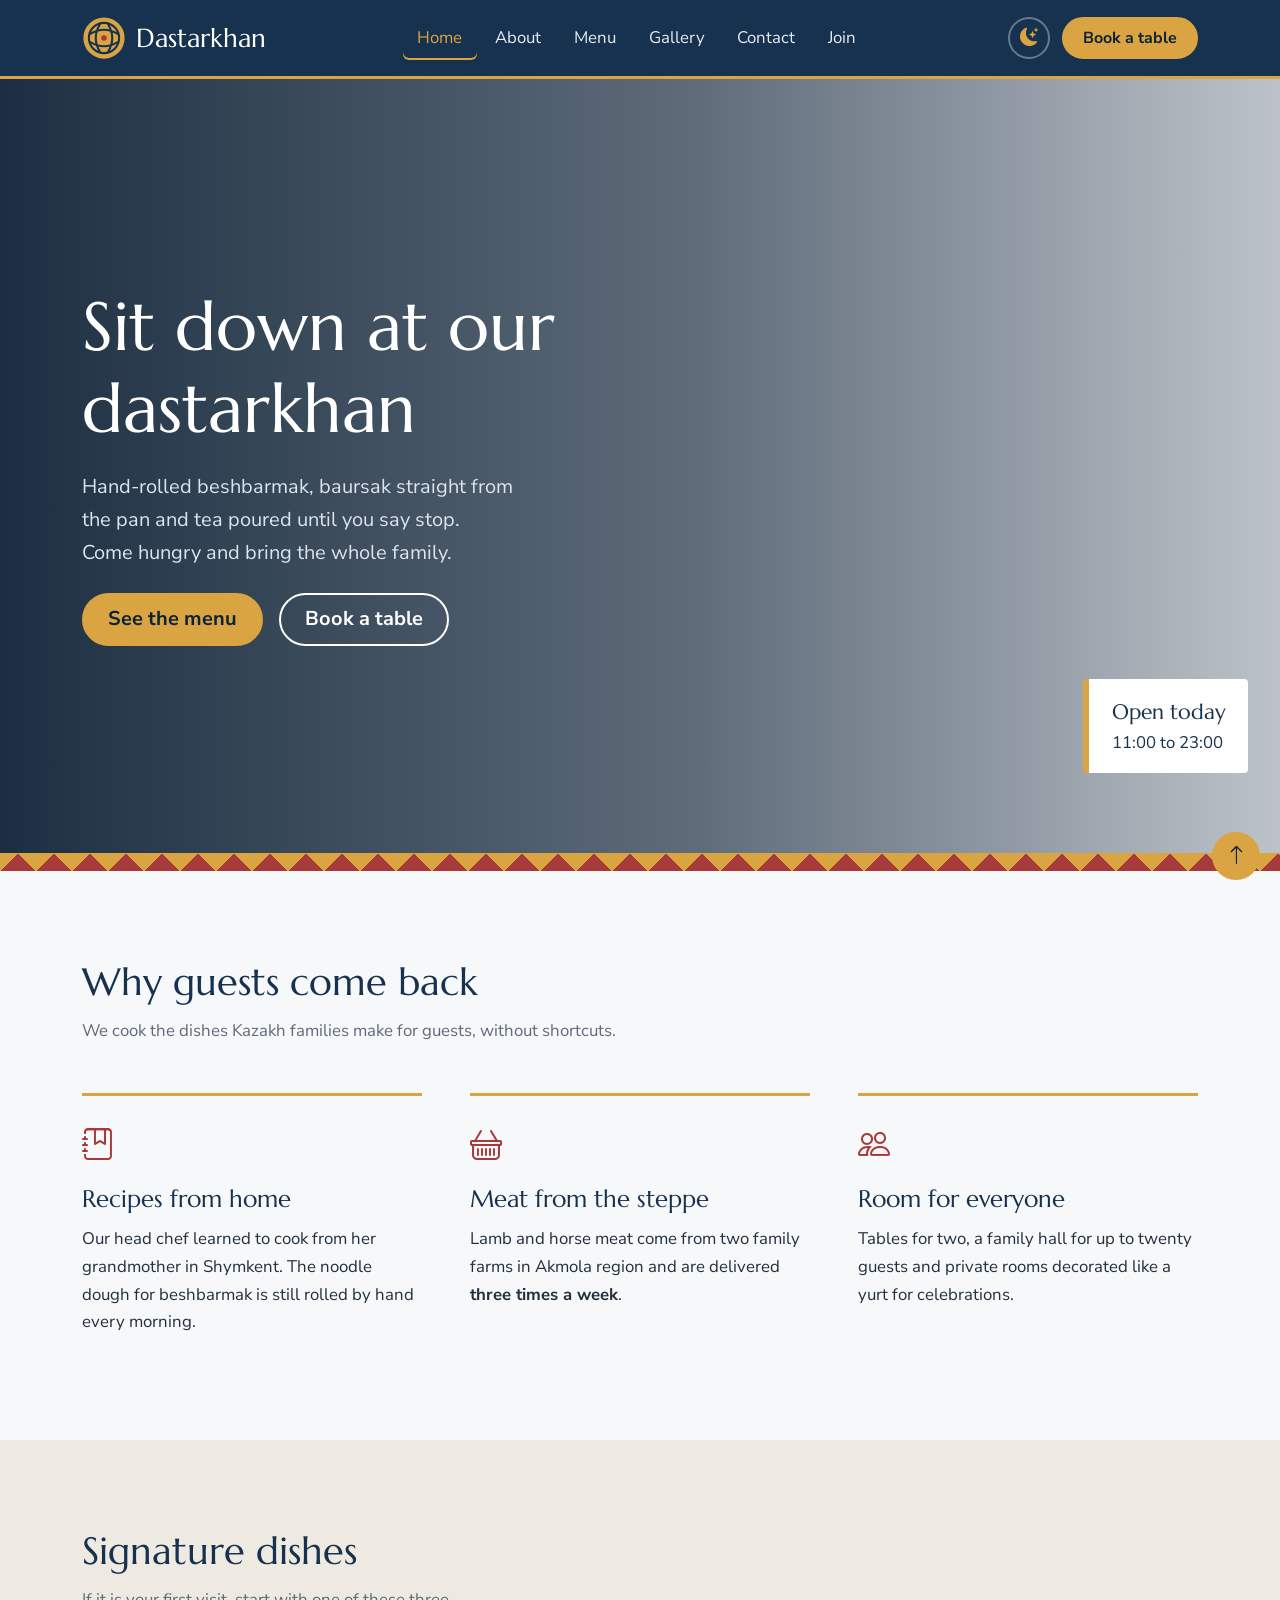
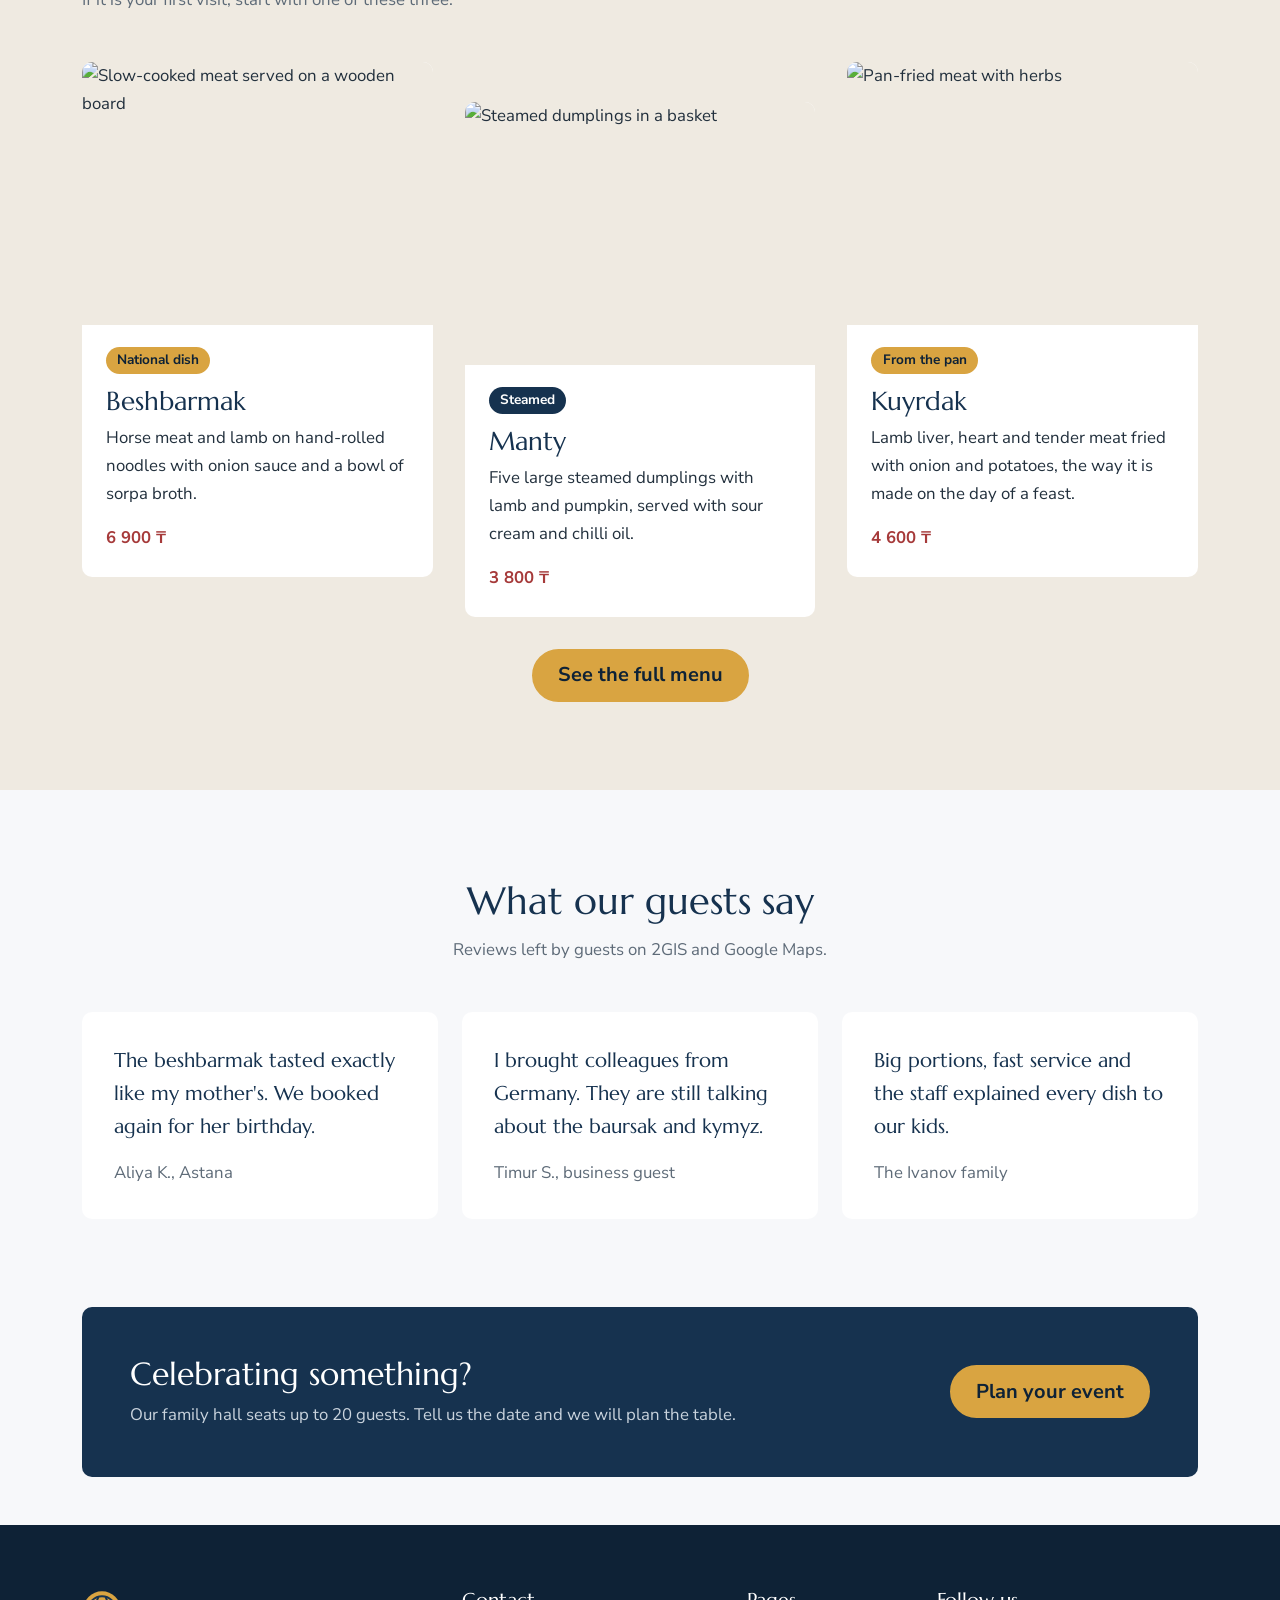
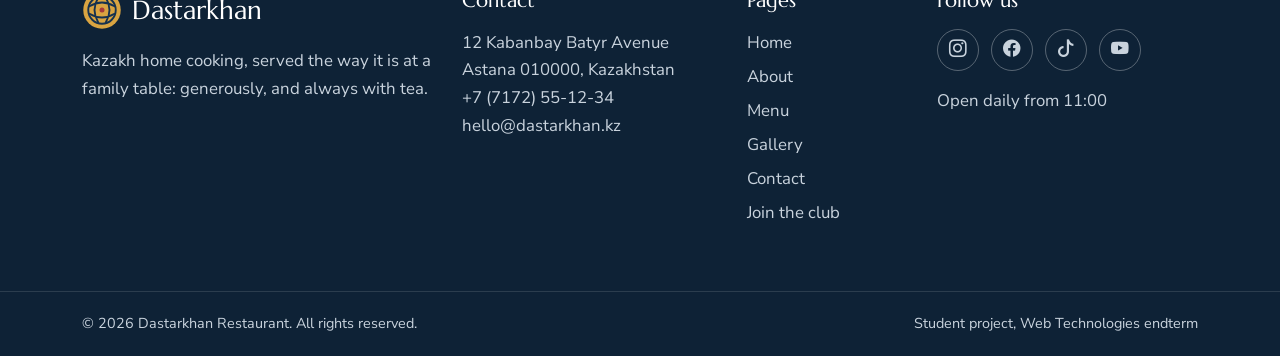
==== commit 6b4c7059: "Add light/dark theme with localStorage" ====
--- a/index.html
+++ b/index.html
@@ -15,6 +15,7 @@
   <link href="https://cdn.jsdelivr.net/npm/bootstrap-icons@1.11.3/font/bootstrap-icons.min.css" rel="stylesheet">
 
   <link href="css/style.css" rel="stylesheet">
+  <script src="js/theme.js"></script>
 </head>
 <body>
   <header class="site-header" id="top">
@@ -33,7 +34,12 @@
           <li><a href="register.html" class="menu-link">Join</a></li>
         </ul>
       </nav>
-      <a href="contact.html#booking" class="btn btn-gold btn-book">Book a table</a>
+      <div class="header-actions">
+        <button type="button" id="theme-toggle" class="theme-toggle" aria-label="Switch theme" title="Switch theme">
+          <i class="bi bi-moon-stars-fill" aria-hidden="true"></i>
+        </button>
+        <a href="contact.html#booking" class="btn btn-gold btn-book">Book a table</a>
+      </div>
     </div>
   </header>
 
--- a/css/style.css
+++ b/css/style.css
@@ -47,11 +47,11 @@
 }
 
 a {
-  color: var(--color-pomegranate);
+  color: var(--link-color, var(--color-pomegranate));
 }
 
 a:hover {
-  color: var(--color-night);
+  color: var(--link-hover-color, var(--color-night));
 }
 
 img {
@@ -964,7 +964,6 @@
   border-top: 6px solid var(--color-gold);
 }
 
-/* ---------- Gallery lightbox ---------- */
 .gallery-item img {
   cursor: zoom-in;
 }
@@ -992,7 +991,7 @@
 }
 
 .lightbox-figure img {
-  position: relative;          /* needed for the slide animation */
+  position: relative;
   max-width: 100%;
   max-height: 78vh;
   margin: 0 auto;
@@ -1212,3 +1211,97 @@
     transition: none !important;
   }
 }
+
+.header-actions {
+  display: flex;
+  align-items: center;
+  gap: 0.75rem;
+}
+
+.theme-toggle {
+  display: inline-flex;
+  align-items: center;
+  justify-content: center;
+  width: 42px;
+  height: 42px;
+  padding: 0;
+  border: 2px solid rgba(255, 255, 255, 0.35);
+  border-radius: 50%;
+  background-color: transparent;
+  color: var(--color-gold);
+  font-size: 1.15rem;
+  cursor: pointer;
+}
+
+.theme-toggle:hover,
+.theme-toggle:focus-visible {
+  background-color: rgba(255, 255, 255, 0.12);
+  border-color: var(--color-gold);
+}
+
+[data-theme="dark"] {
+  color-scheme: dark;
+  --color-page: #0E1620;
+  --color-felt: #1C2B39;
+  --color-text: #D8E0E8;
+  --color-muted: #9FAEBC;
+  --link-color: #E58A8A;
+  --link-hover-color: #F1C27A;
+}
+
+[data-theme="dark"] h1,
+[data-theme="dark"] h2,
+[data-theme="dark"] h3,
+[data-theme="dark"] h4 {
+  color: #F1F4F7;
+}
+
+[data-theme="dark"] .dish-card,
+[data-theme="dark"] .testimonial,
+[data-theme="dark"] .menu-table,
+[data-theme="dark"] .set-card,
+[data-theme="dark"] #booking,
+[data-theme="dark"] .form-card,
+[data-theme="dark"] .crud-wrap,
+[data-theme="dark"] .menu-search .input-group-text {
+  background-color: #16222E;
+}
+
+[data-theme="dark"] .testimonial blockquote,
+[data-theme="dark"] .timeline-year,
+[data-theme="dark"] .dish-name,
+[data-theme="dark"] .crud-table caption,
+[data-theme="dark"] .seating-badge,
+[data-theme="dark"] .menu-search .input-group-text,
+[data-theme="dark"] .menu-categories a,
+[data-theme="dark"] .filter-btn {
+  color: #F1F4F7;
+}
+
+[data-theme="dark"] .menu-categories a,
+[data-theme="dark"] .filter-btn {
+  border-color: #F1F4F7;
+}
+
+[data-theme="dark"] .filter-btn.active {
+  background-color: #D9A441;
+  border-color: #D9A441;
+  color: #0E2236;
+}
+
+[data-theme="dark"] .table {
+  --bs-table-bg: #16222E;
+}
+
+[data-theme="dark"] .menu-table tbody tr:nth-child(even) td {
+  background-color: #1A2937;
+}
+
+[data-theme="dark"] .menu-table tbody tr:hover td {
+  background-color: #2E2A1C;
+}
+
+[data-theme="dark"] .form-check-input:checked {
+  background-color: #D9A441;
+  border-color: #D9A441;
+}
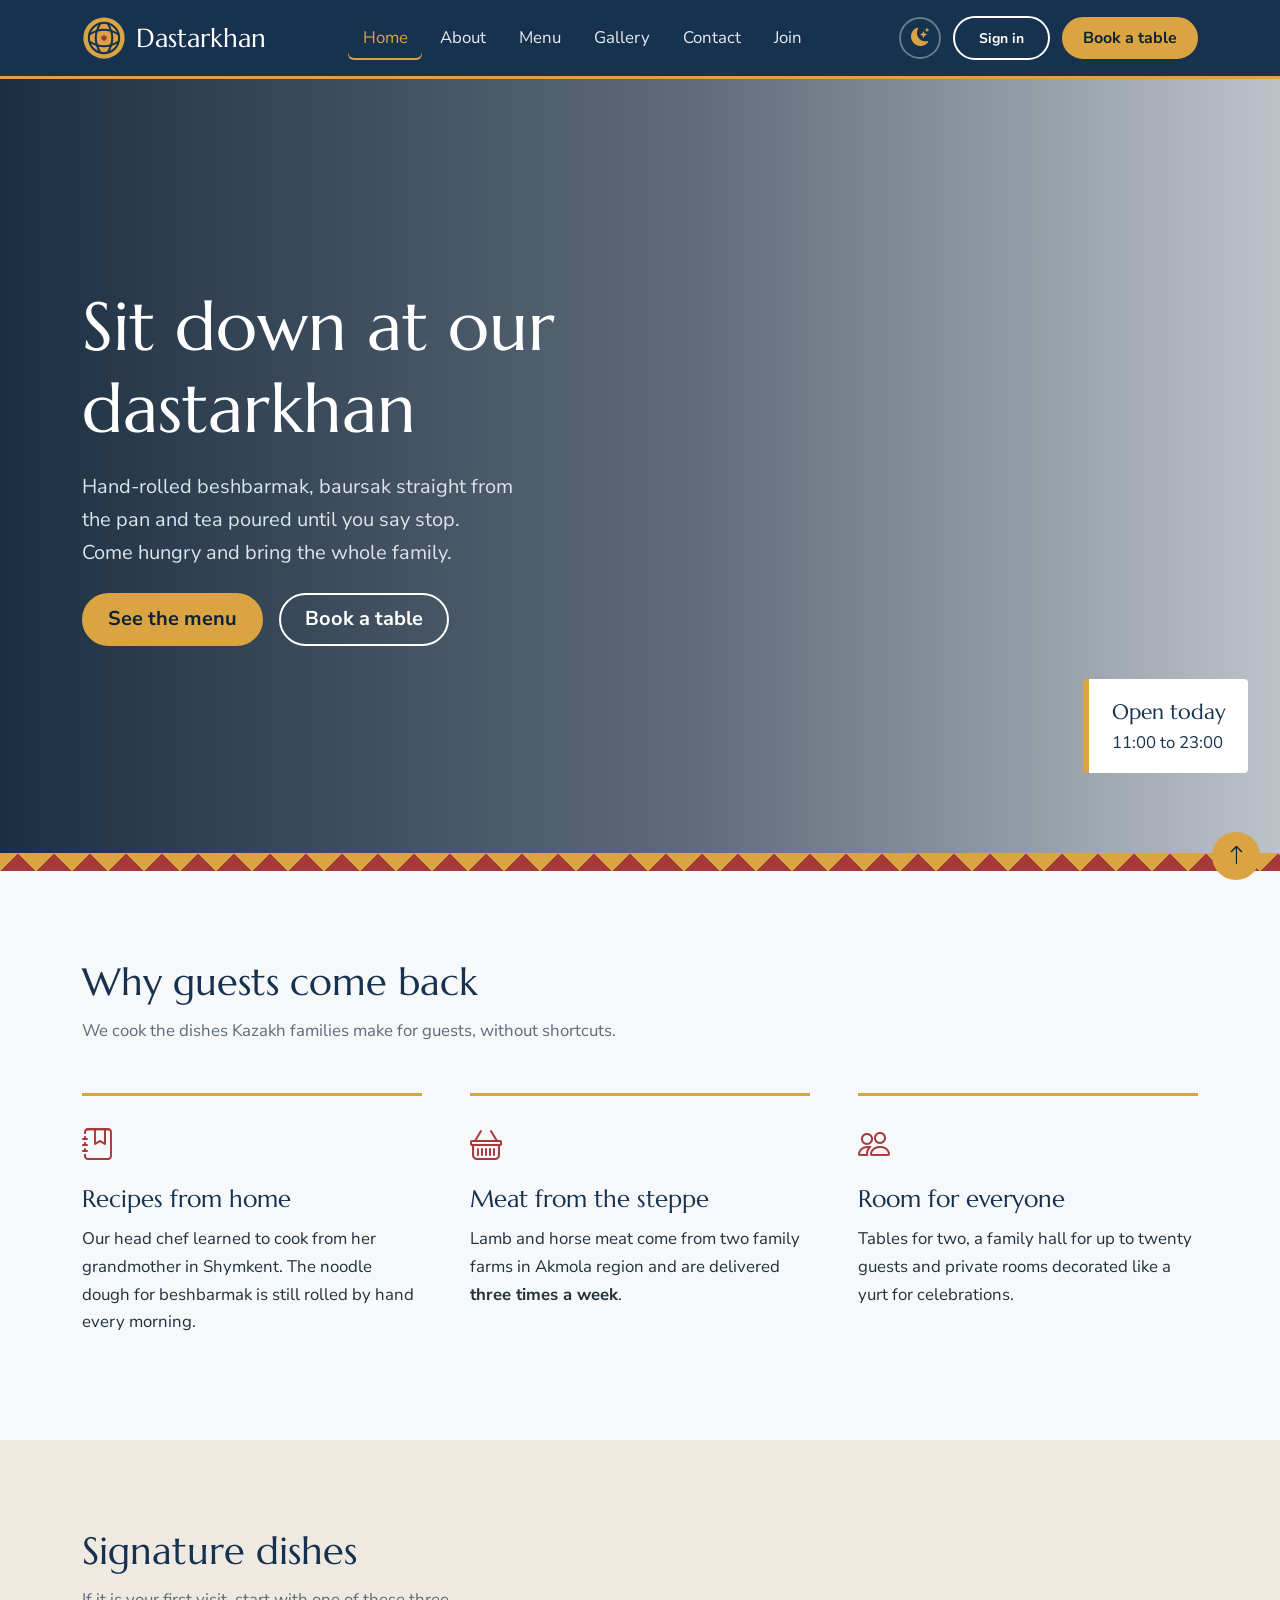
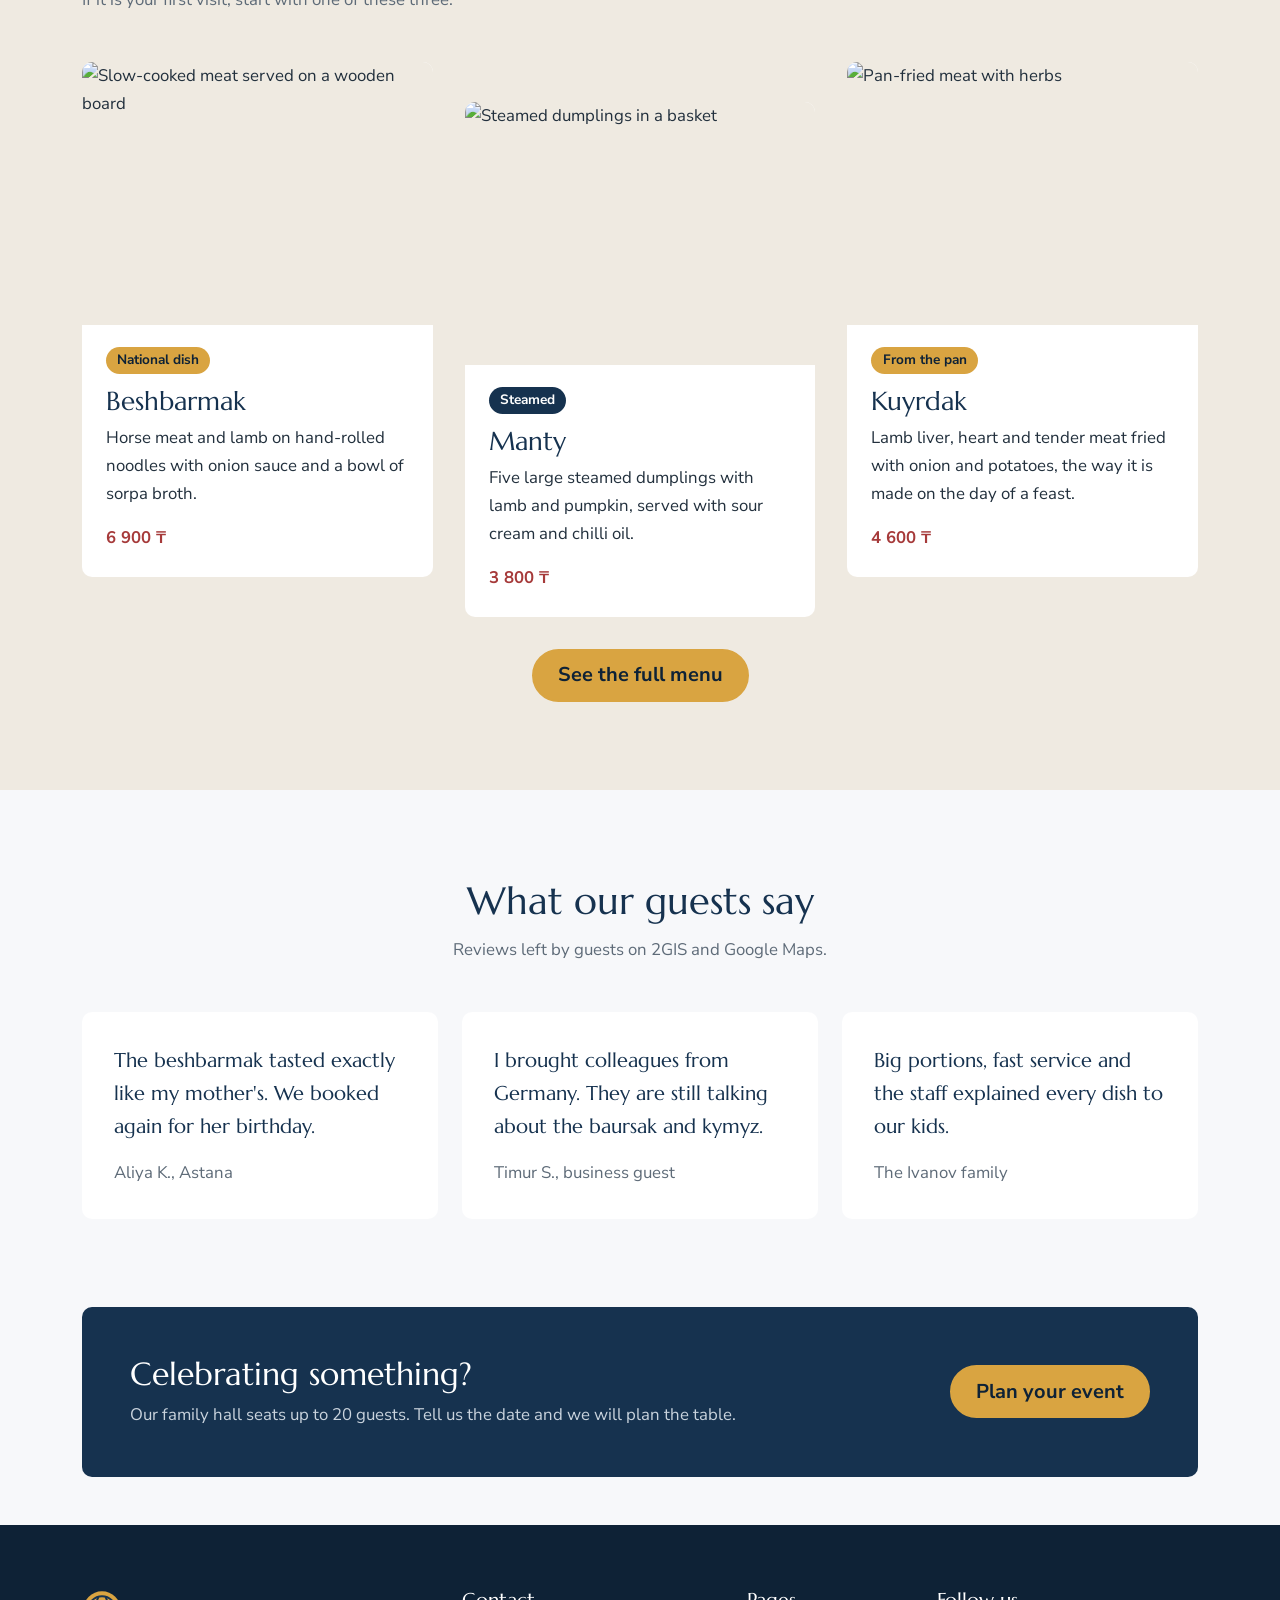
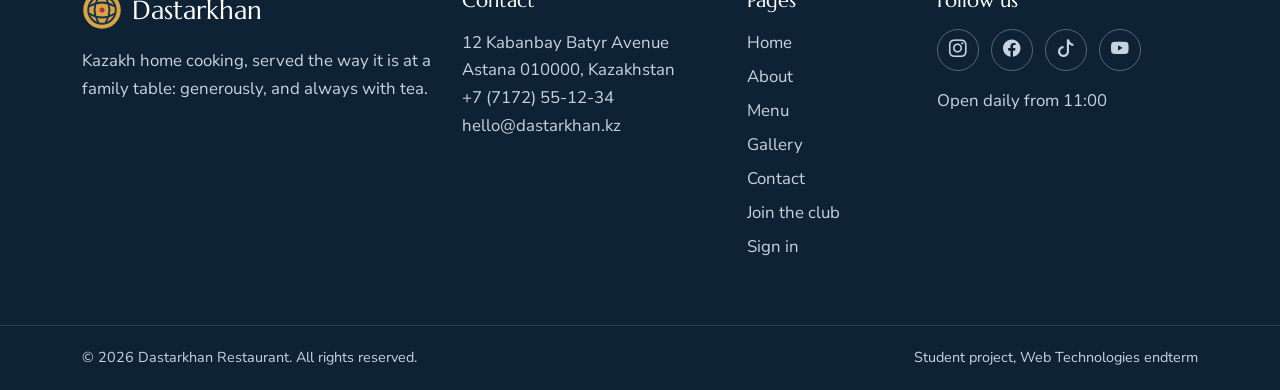
==== commit 9809caf1: "Add login page with localStorage sign-in" ====
--- a/index.html
+++ b/index.html
@@ -38,6 +38,7 @@
         <button type="button" id="theme-toggle" class="theme-toggle" aria-label="Switch theme" title="Switch theme">
           <i class="bi bi-moon-stars-fill" aria-hidden="true"></i>
         </button>
+        <div id="auth-slot" class="auth-slot"><a href="login.html" class="btn btn-ghost btn-sm btn-signin">Sign in</a></div>
         <a href="contact.html#booking" class="btn btn-gold btn-book">Book a table</a>
       </div>
     </div>
@@ -203,6 +204,7 @@
             <li><a href="gallery.html">Gallery</a></li>
             <li><a href="contact.html">Contact</a></li>
             <li><a href="register.html">Join the club</a></li>
+            <li><a href="login.html">Sign in</a></li>
           </ul>
         </div>
         <div class="col-lg-3 col-md-6">
@@ -229,5 +231,6 @@
   <script src="https://code.jquery.com/jquery-3.7.1.min.js"></script>
   <script src="https://cdn.jsdelivr.net/npm/bootstrap@5.3.3/dist/js/bootstrap.bundle.min.js"></script>
   <script src="js/script.js"></script>
+  <script src="js/auth.js"></script>
 </body>
 </html>
--- a/css/style.css
+++ b/css/style.css
@@ -1304,4 +1304,205 @@
 [data-theme="dark"] .form-check-input:checked {
   background-color: #D9A441;
   border-color: #D9A441;
-}+}
+
+/* =========================================================
+   FAQ accordion (contact.html, js/faq.js)
+   ========================================================= */
+.faq-list {
+  max-width: 820px;
+  margin: 0 auto;
+}
+
+.faq-item {
+  border-bottom: 1px solid rgba(22, 50, 79, 0.2);
+}
+
+.faq-item:first-child {
+  border-top: 1px solid rgba(22, 50, 79, 0.2);
+}
+
+.faq-question {
+  margin: 0;
+  font-size: 1.25rem;
+}
+
+.faq-toggle {
+  display: flex;
+  align-items: center;
+  justify-content: space-between;
+  gap: 1rem;
+  width: 100%;
+  padding: 1.15rem 0;
+  border: 0;
+  background: none;
+  color: var(--color-night);
+  font: inherit;
+  text-align: left;
+  cursor: pointer;
+}
+
+.faq-toggle:hover,
+.faq-item.is-open .faq-toggle {
+  color: var(--color-pomegranate);
+}
+
+.faq-icon {
+  flex: 0 0 auto;
+  width: 2rem;
+  height: 2rem;
+  display: inline-flex;
+  align-items: center;
+  justify-content: center;
+  border: 2px solid var(--color-gold);
+  border-radius: 50%;
+  font-family: var(--font-body);
+  font-weight: 700;
+  line-height: 1;
+}
+
+.faq-answer p {
+  margin: 0;
+  padding: 0 3rem 1.25rem 0;
+  color: var(--color-muted);
+}
+
+[data-theme="dark"] .faq-item,
+[data-theme="dark"] .faq-item:first-child {
+  border-color: rgba(241, 244, 247, 0.25);
+}
+
+[data-theme="dark"] .faq-toggle {
+  color: #F1F4F7;
+}
+
+[data-theme="dark"] .faq-toggle:hover,
+[data-theme="dark"] .faq-item.is-open .faq-toggle {
+  color: #F1C27A;
+}
+
+
+/* =========================================================
+   Recipe library: API section (menu.html, js/api.js)
+   ========================================================= */
+.recipe-tools {
+  display: flex;
+  flex-wrap: wrap;
+  gap: 0.75rem;
+  max-width: 900px;
+  margin: 0 auto 1.25rem;
+}
+
+.recipe-tools .form-control {
+  flex: 1 1 240px;
+  width: auto;
+}
+
+.recipe-tools .form-select {
+  flex: 0 1 200px;
+  width: auto;
+}
+
+.recipe-status {
+  min-height: 1.75rem;
+  margin: 0 0 1.5rem;
+  text-align: center;
+}
+
+.recipe-error {
+  color: var(--color-pomegranate);
+  font-weight: 700;
+}
+
+.recipe-grid {
+  display: grid;
+  grid-template-columns: repeat(4, 1fr);
+  gap: 1.5rem;
+}
+
+.recipe-card {
+  background-color: var(--color-white);
+  border-radius: var(--radius);
+  overflow: hidden;
+}
+
+.recipe-open {
+  display: block;
+  width: 100%;
+  padding: 0;
+  border: 0;
+  background: none;
+  color: inherit;
+  font: inherit;
+  text-align: left;
+  cursor: pointer;
+}
+
+.recipe-open img {
+  width: 100%;
+  aspect-ratio: 1 / 1;
+  object-fit: cover;
+  transition: opacity 0.2s;
+}
+
+.recipe-open:hover img,
+.recipe-open:focus-visible img {
+  opacity: 0.85;
+}
+
+.recipe-name {
+  display: block;
+  padding: 0.9rem 1rem 1.1rem;
+  font-family: var(--font-display);
+  font-size: 1.1rem;
+  line-height: 1.3;
+  color: var(--color-night);
+}
+
+.recipe-modal-img {
+  max-width: 260px;
+  border-radius: var(--radius);
+}
+
+.recipe-ingredients {
+  columns: 2;
+  padding-left: 1.2rem;
+}
+
+.recipe-method {
+  white-space: pre-line;
+}
+
+[data-theme="dark"] .recipe-card {
+  background-color: #16222E;
+}
+
+[data-theme="dark"] .recipe-name {
+  color: #F1F4F7;
+}
+
+@media (max-width: 991.98px) {
+  .recipe-grid {
+    grid-template-columns: repeat(3, 1fr);
+  }
+}
+
+@media (max-width: 767.98px) {
+  .recipe-grid {
+    grid-template-columns: repeat(2, 1fr);
+  }
+}
+
+@media (max-width: 575.98px) {
+  .recipe-grid {
+    grid-template-columns: 1fr;
+  }
+
+  .recipe-ingredients {
+    columns: 1;
+  }
+
+  .faq-answer p {
+    padding-right: 0;
+  }
+}
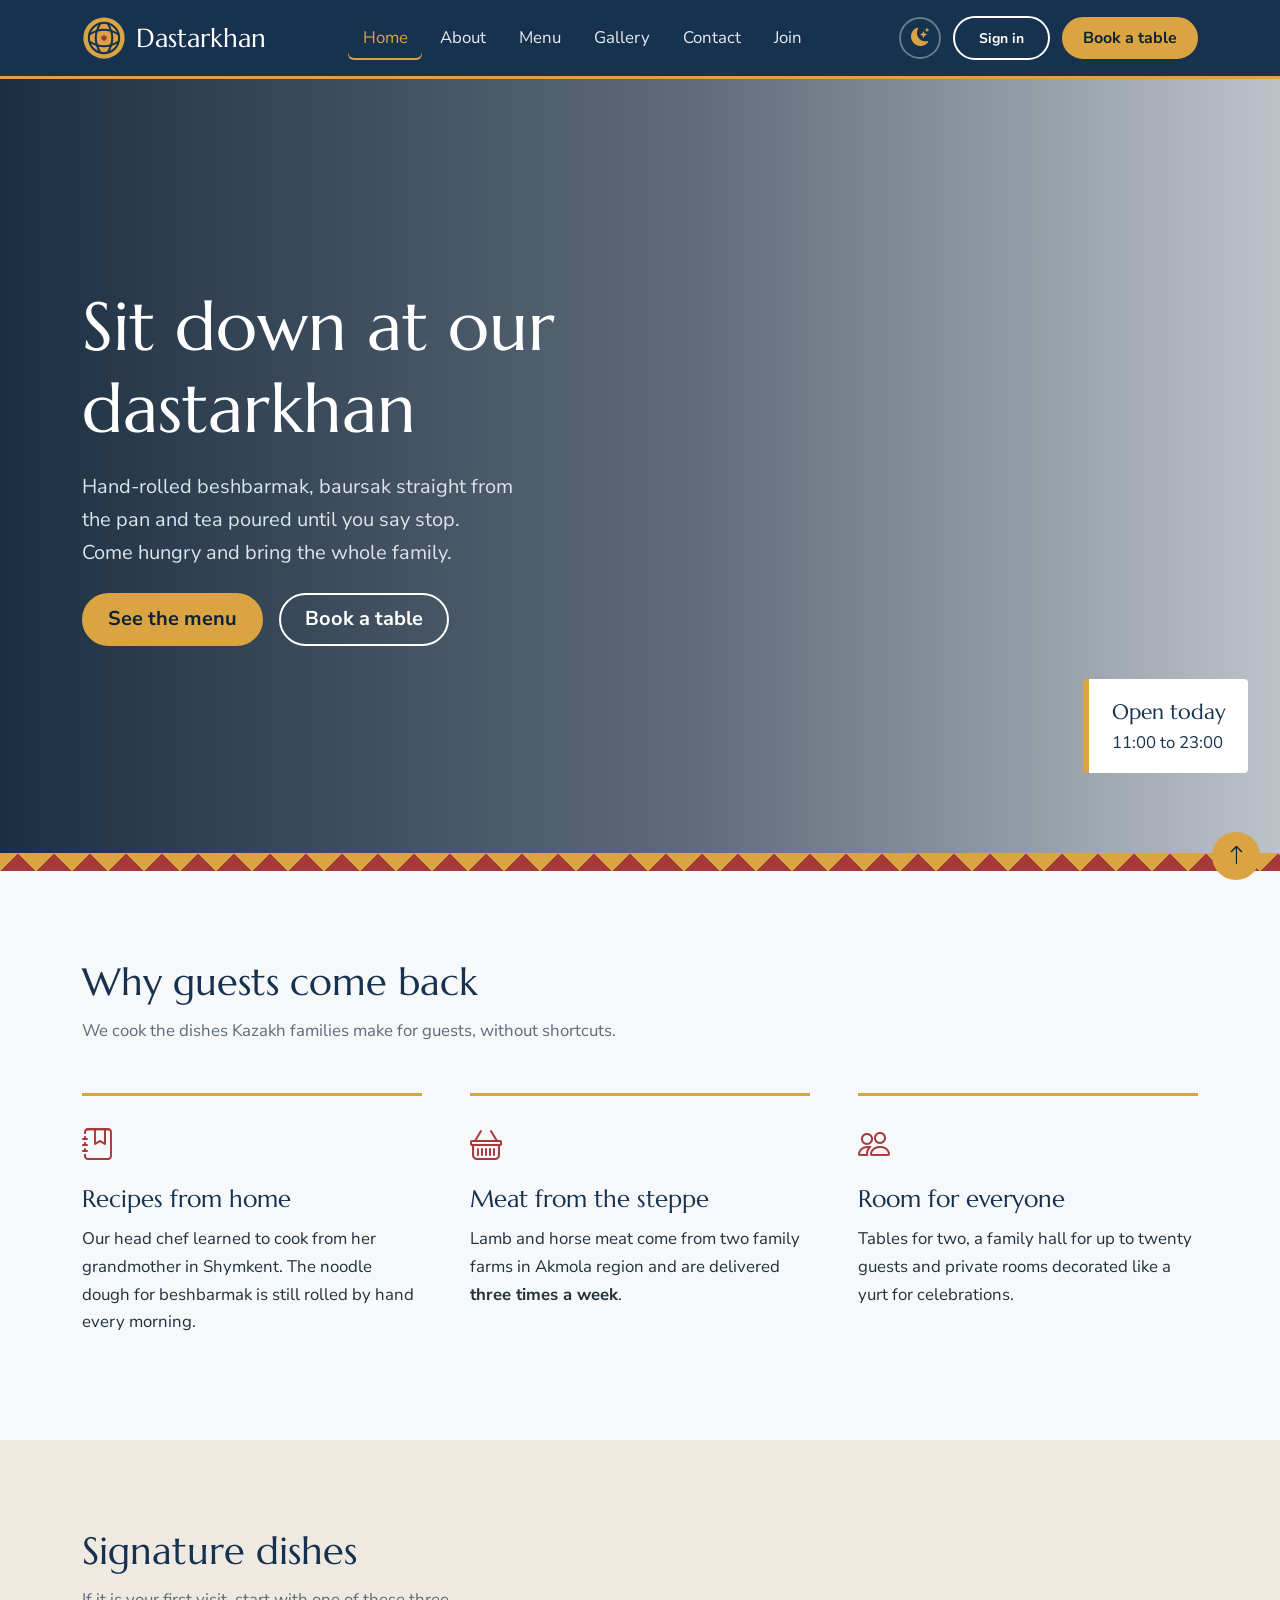
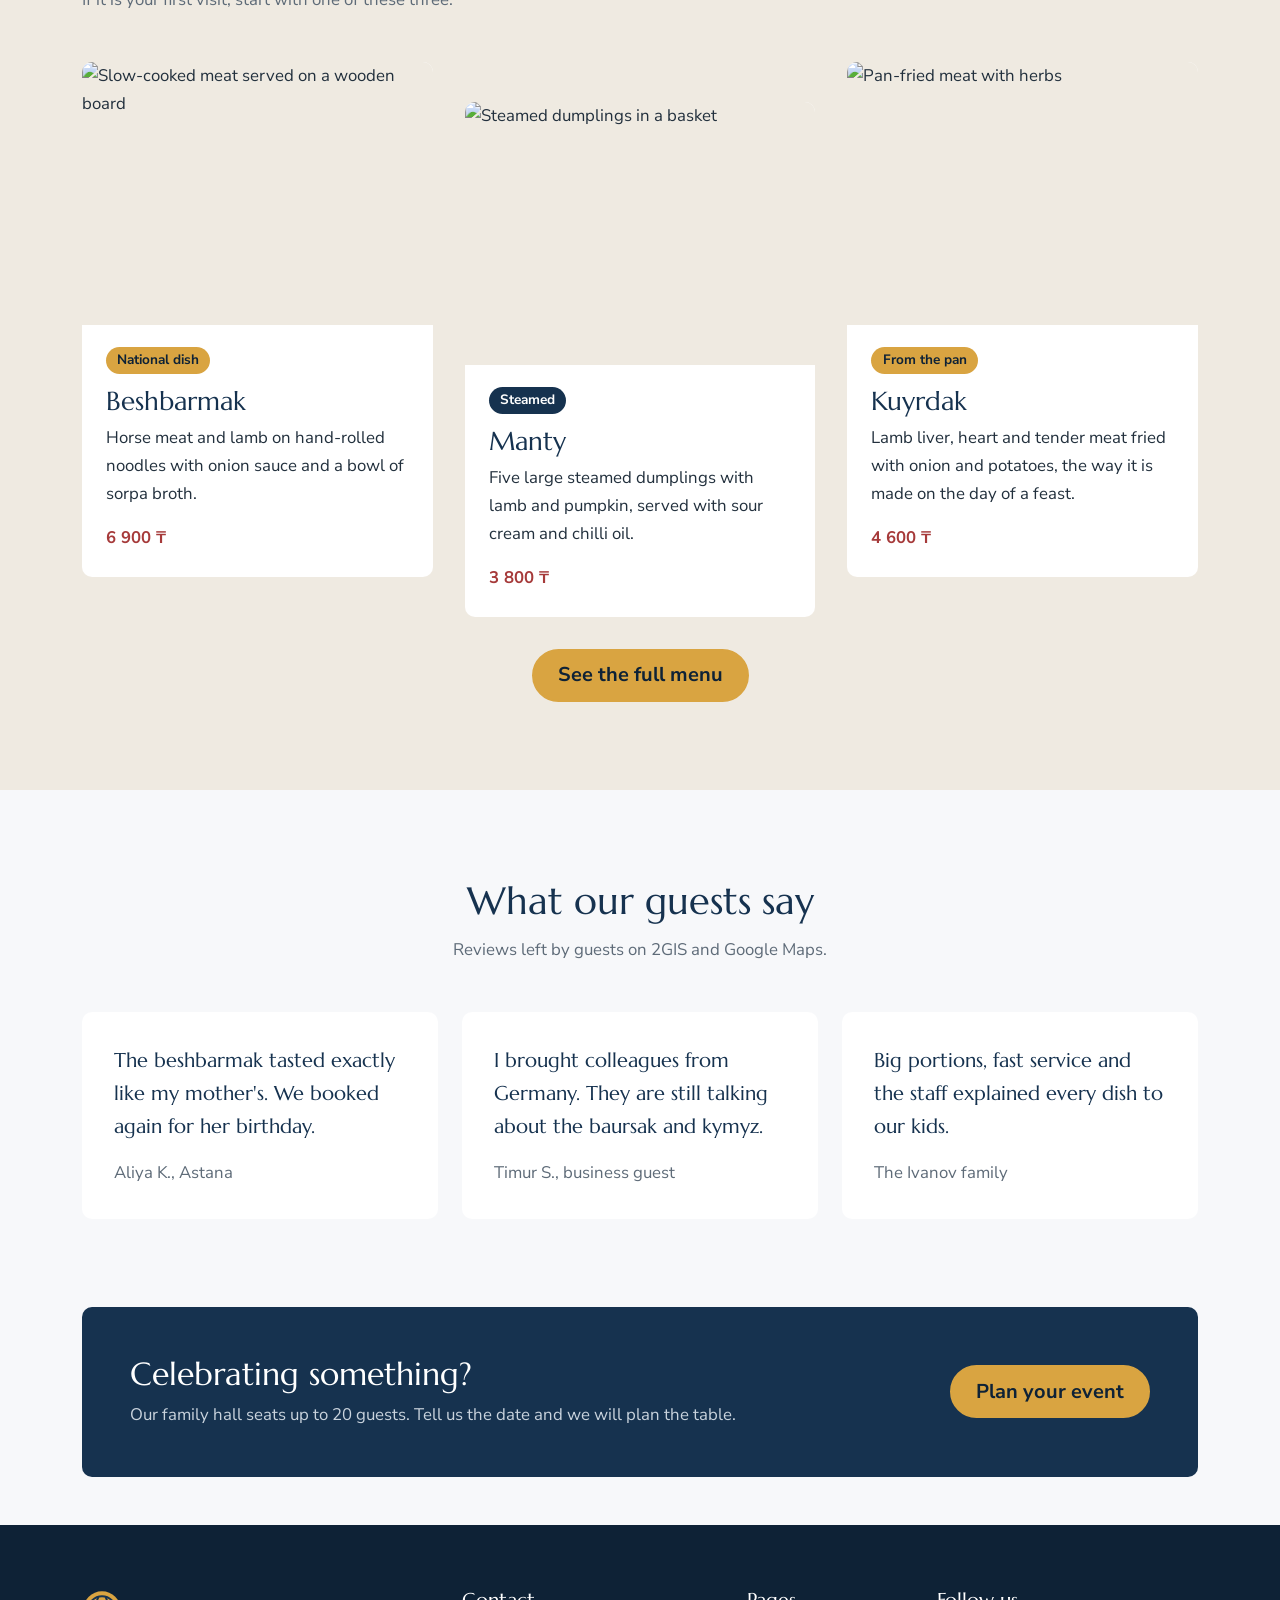
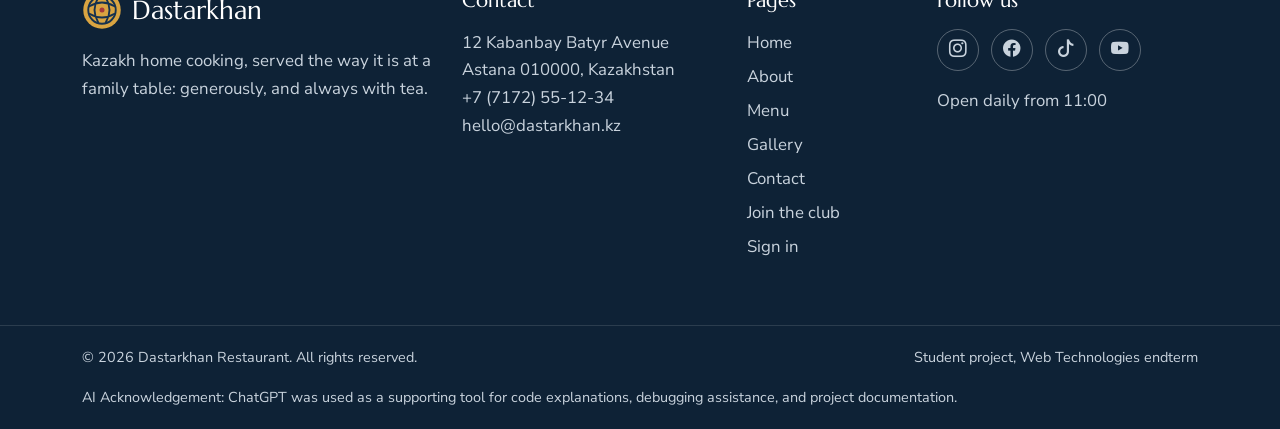
==== commit f06972d7: "Update footer with AI Acknowledgement Added AI Acknowledgement section to footer." ====
--- a/index.html
+++ b/index.html
@@ -219,12 +219,26 @@
         </div>
       </div>
     </div>
-    <div class="footer-bottom">
-      <div class="container d-flex flex-wrap justify-content-between gap-2">
-        <p class="mb-0">&copy; 2026 Dastarkhan Restaurant. All rights reserved.</p>
-        <p class="mb-0">Student project, Web Technologies endterm</p>
-      </div>
-    </div>
+   
+<div class="footer-bottom">
+  <div class="container d-flex flex-wrap justify-content-between gap-2">
+    <p class="mb-0">
+      &copy; 2026 Dastarkhan Restaurant. All rights reserved.
+    </p>
+    <p class="mb-0">
+      Student project, Web Technologies endterm
+    </p>
+  </div>
+
+  <div class="container mt-3">
+    <p class="ai-acknowledgement mb-0">
+      AI Acknowledgement: ChatGPT was used as a supporting
+      tool for code explanations, debugging assistance,
+      and project documentation.
+    </p>
+  </div>
+</div>
+
   </footer>
 
   <a href="#top" id="back-to-top" aria-label="Back to top"><i class="bi bi-arrow-up"></i></a>
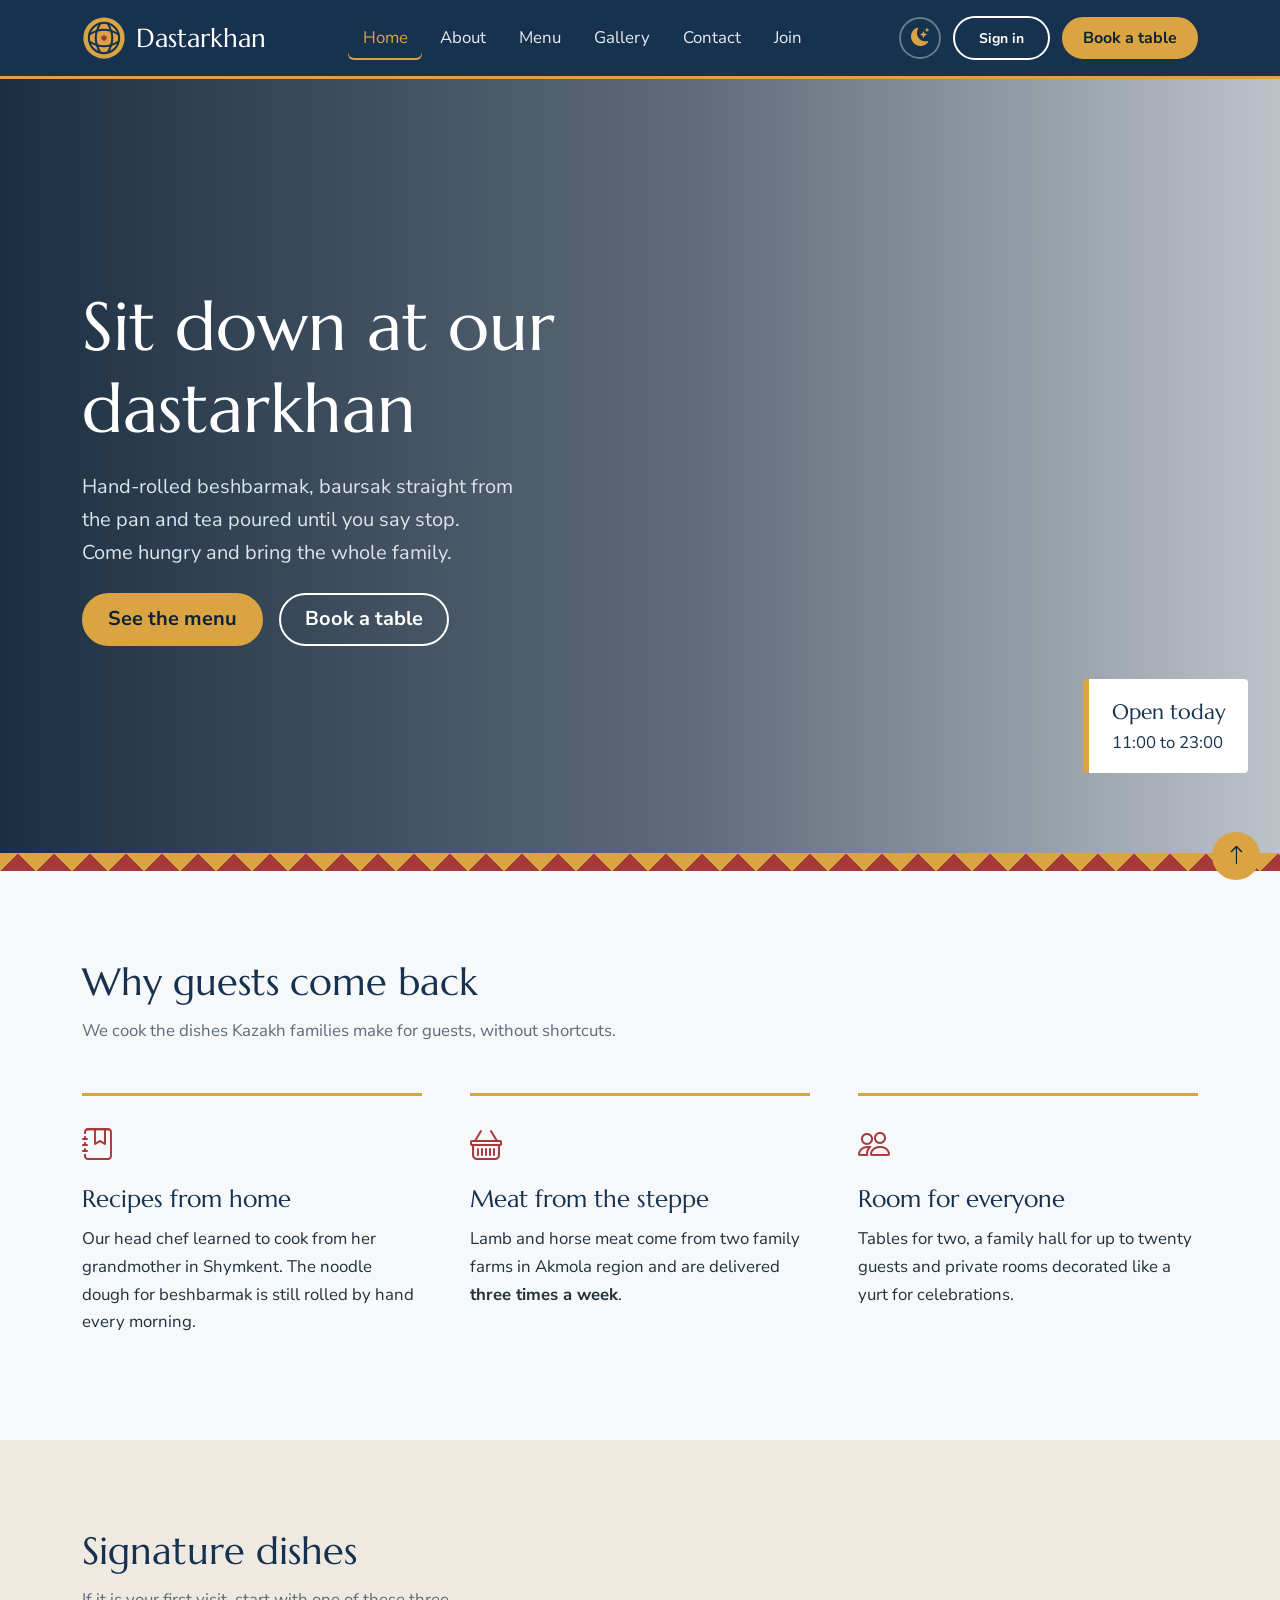
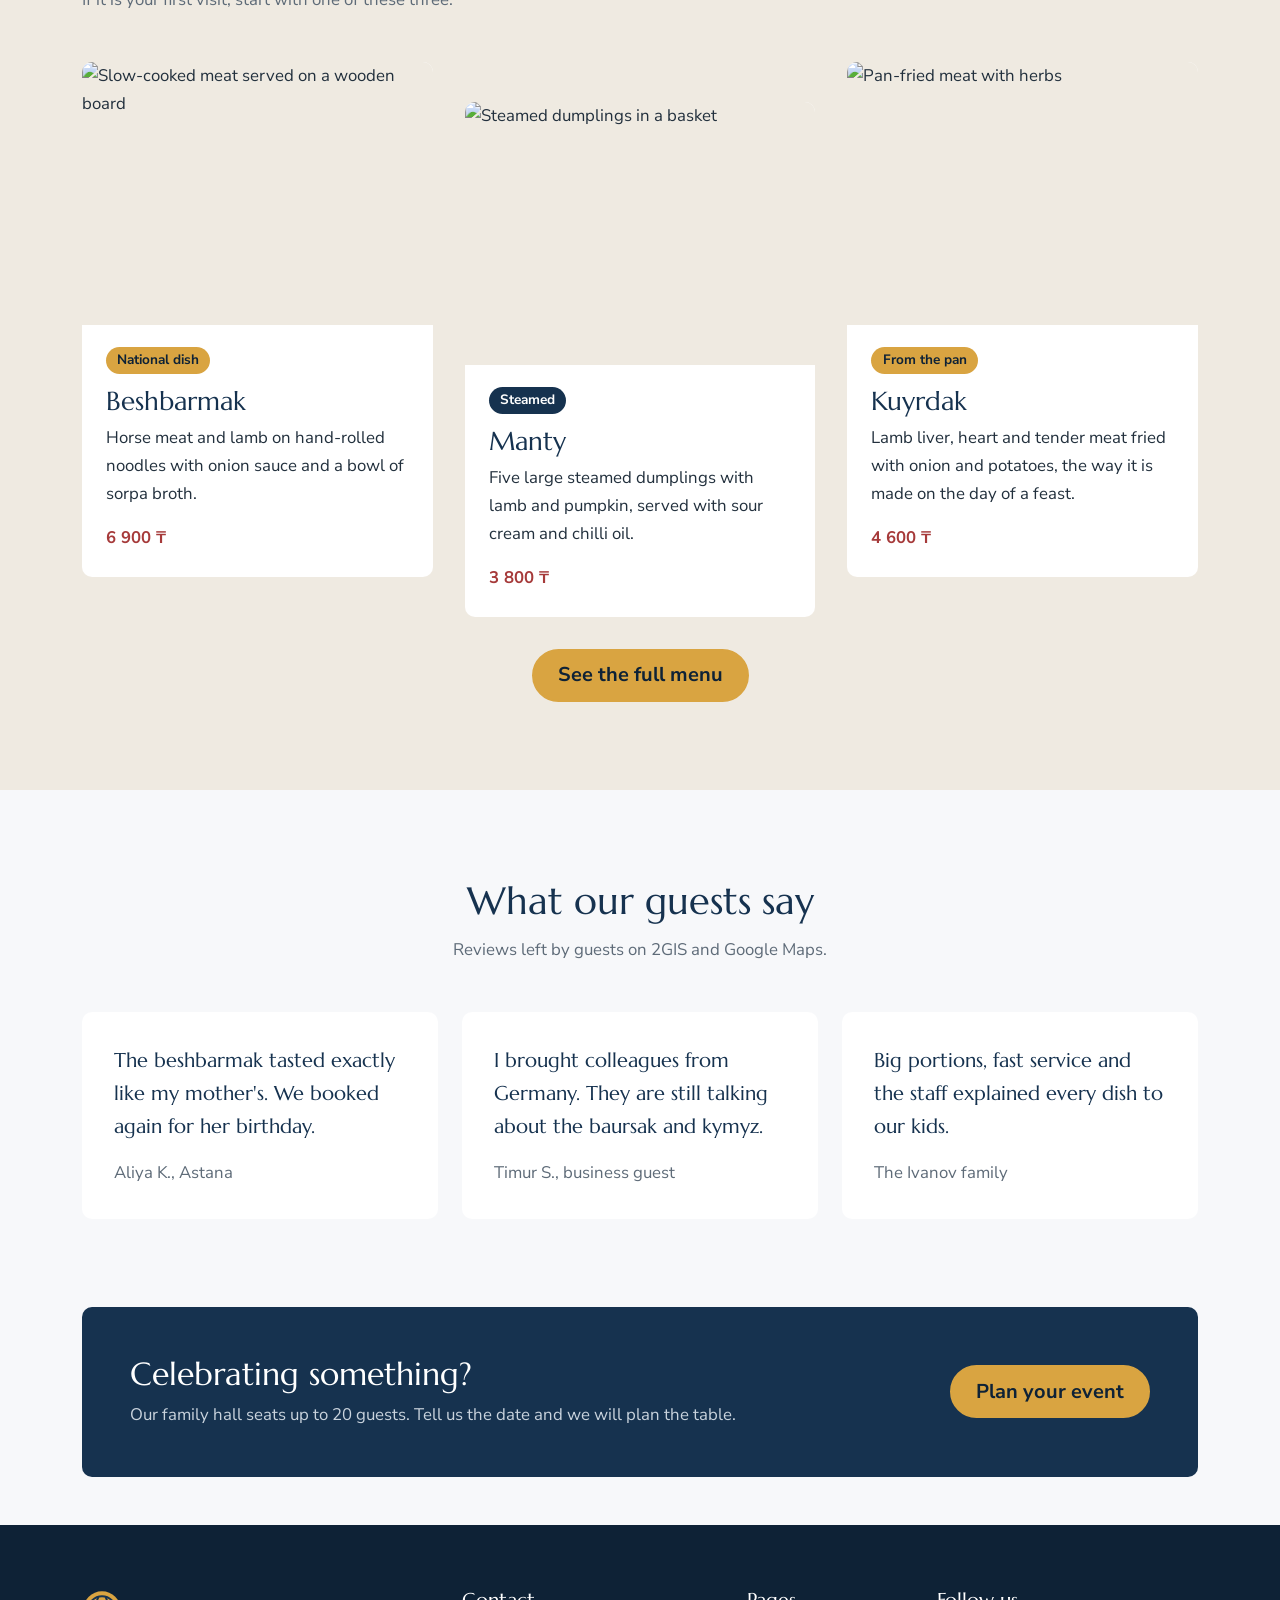
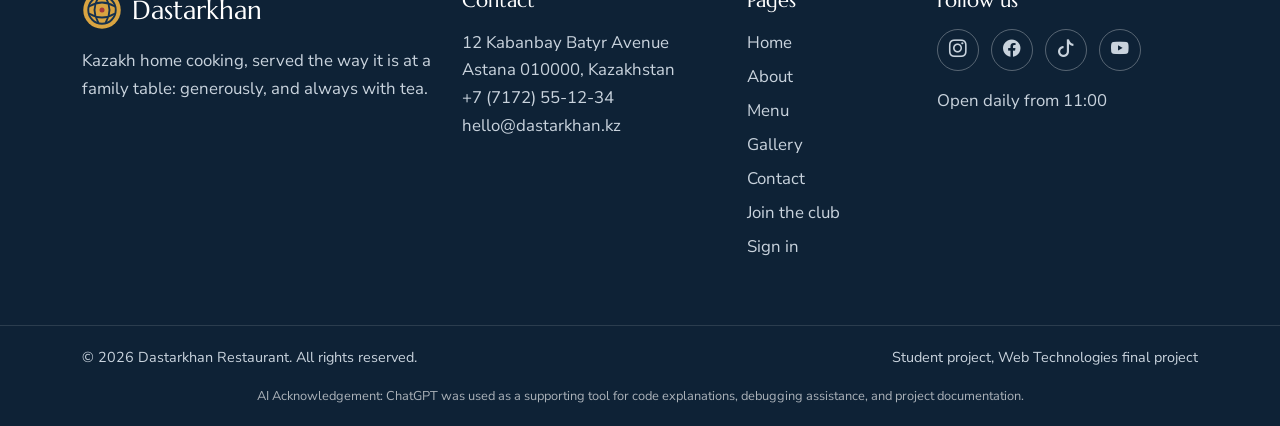
==== commit db022b9d: "Fix eye icon, change endterm to final project" ====
--- a/index.html
+++ b/index.html
@@ -1,4 +1,4 @@
-<!DOCTYPE html>
+﻿<!DOCTYPE html>
 <html lang="en">
 <head>
   <meta charset="UTF-8">
@@ -226,7 +226,7 @@
       &copy; 2026 Dastarkhan Restaurant. All rights reserved.
     </p>
     <p class="mb-0">
-      Student project, Web Technologies endterm
+      Student project, Web Technologies final project
     </p>
   </div>
 
--- a/css/style.css
+++ b/css/style.css
@@ -1506,3 +1506,11 @@
     padding-right: 0;
   }
 }
+
+.ai-acknowledgement {
+  font-size: 0.8rem;
+  color: rgba(255, 255, 255, 0.65);
+  text-align: center;
+  line-height: 1.6;
+}
+
